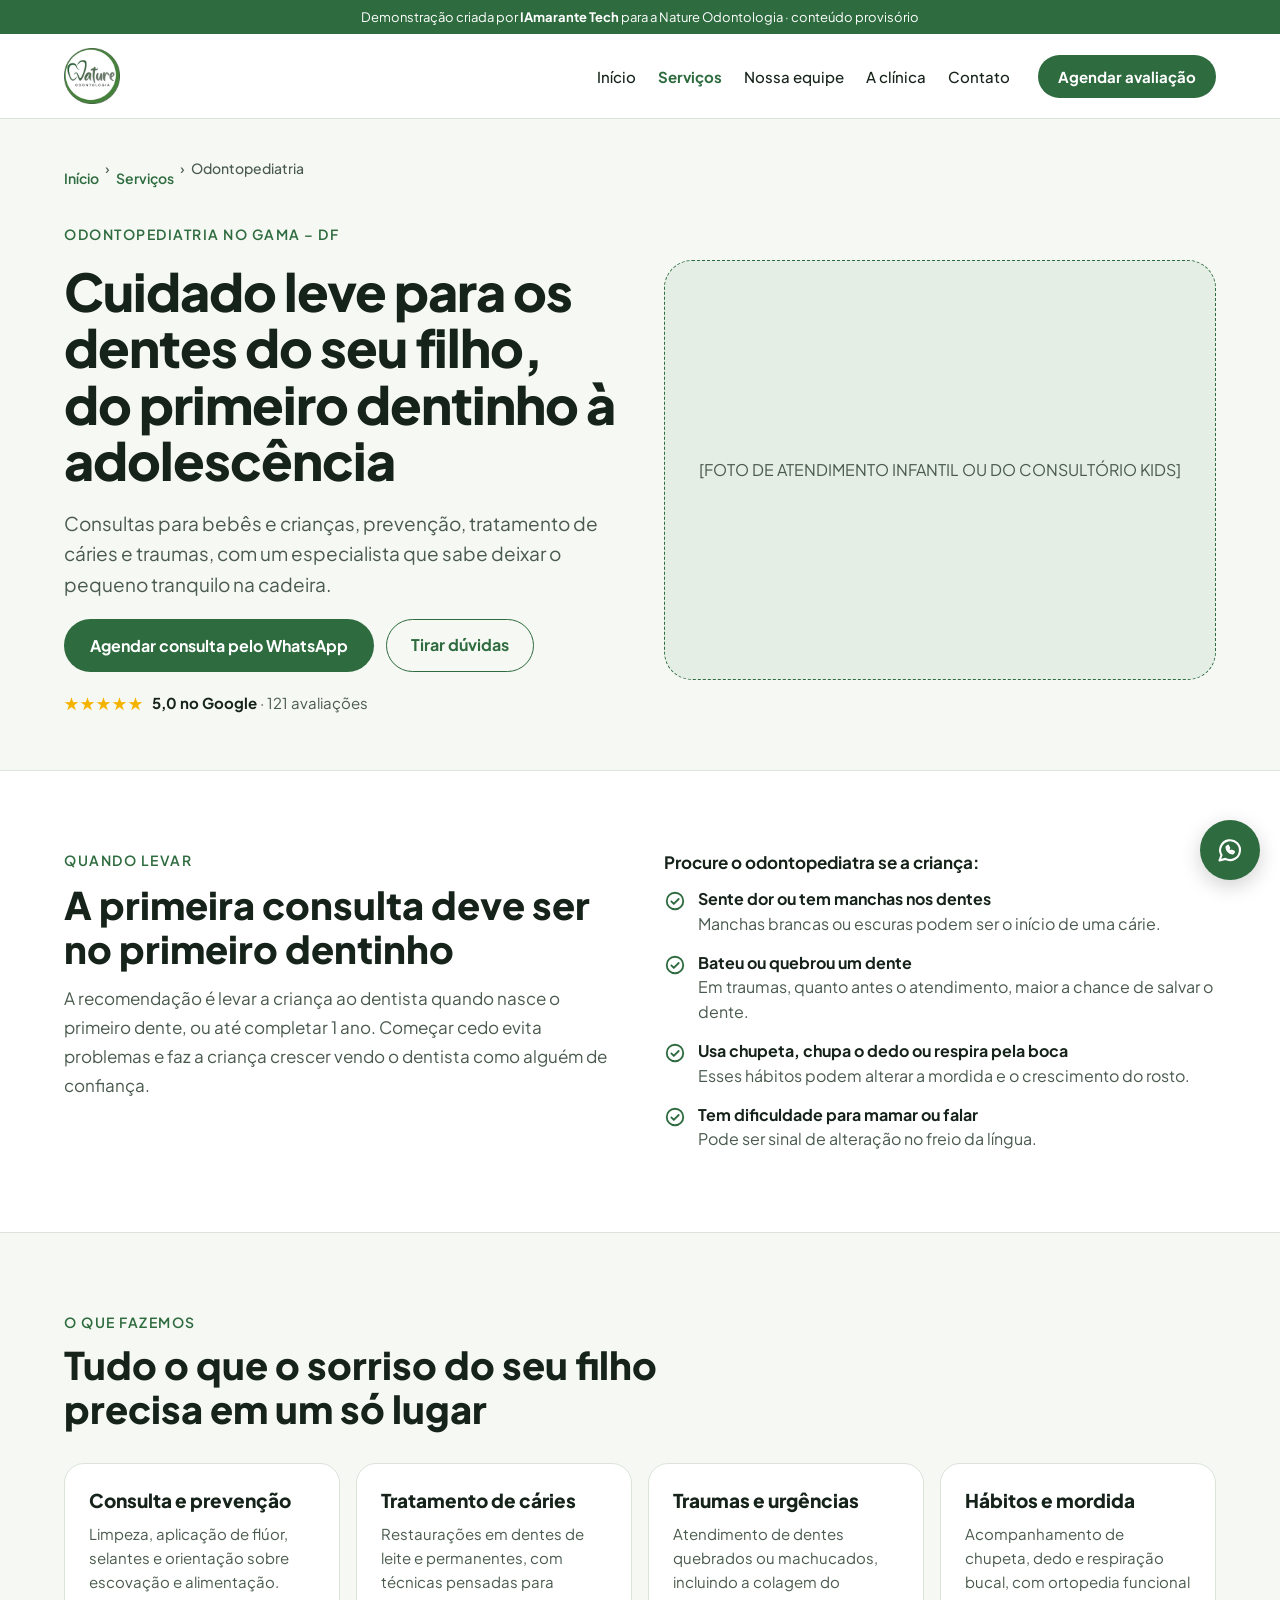
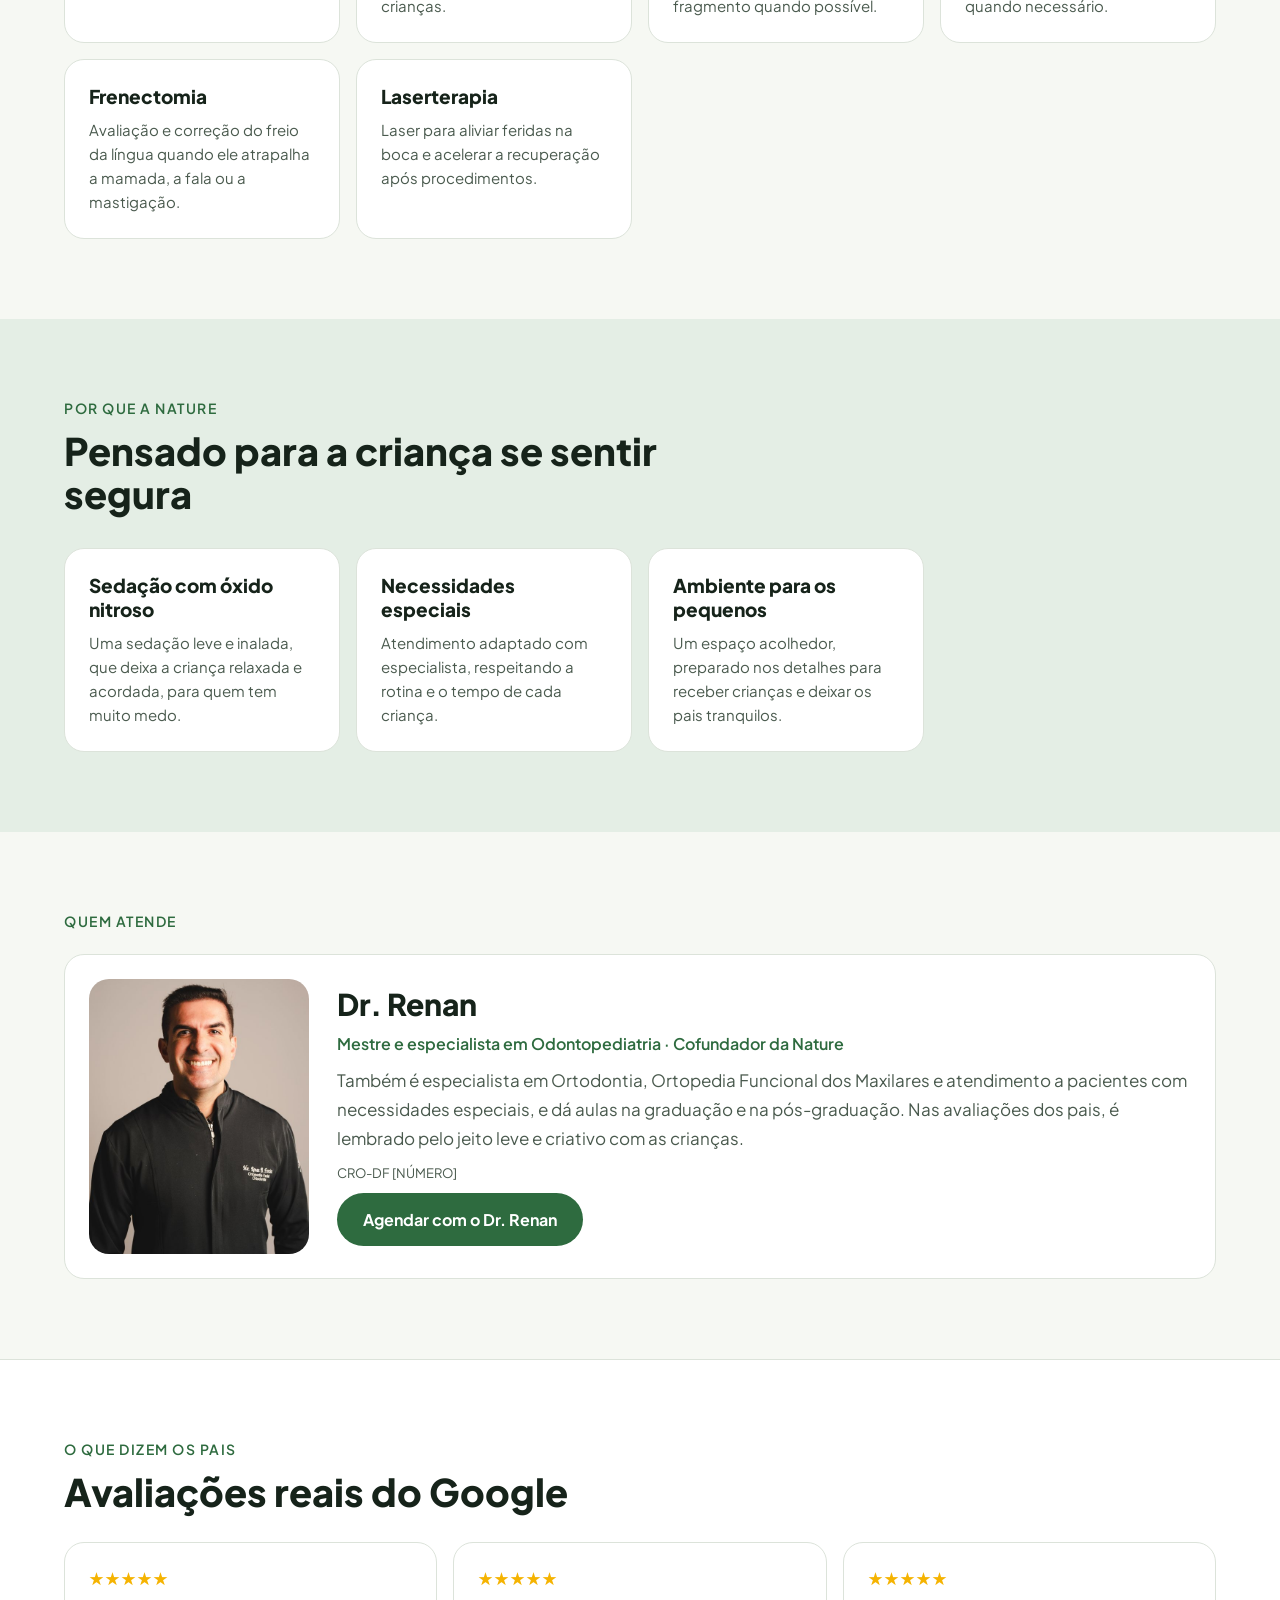
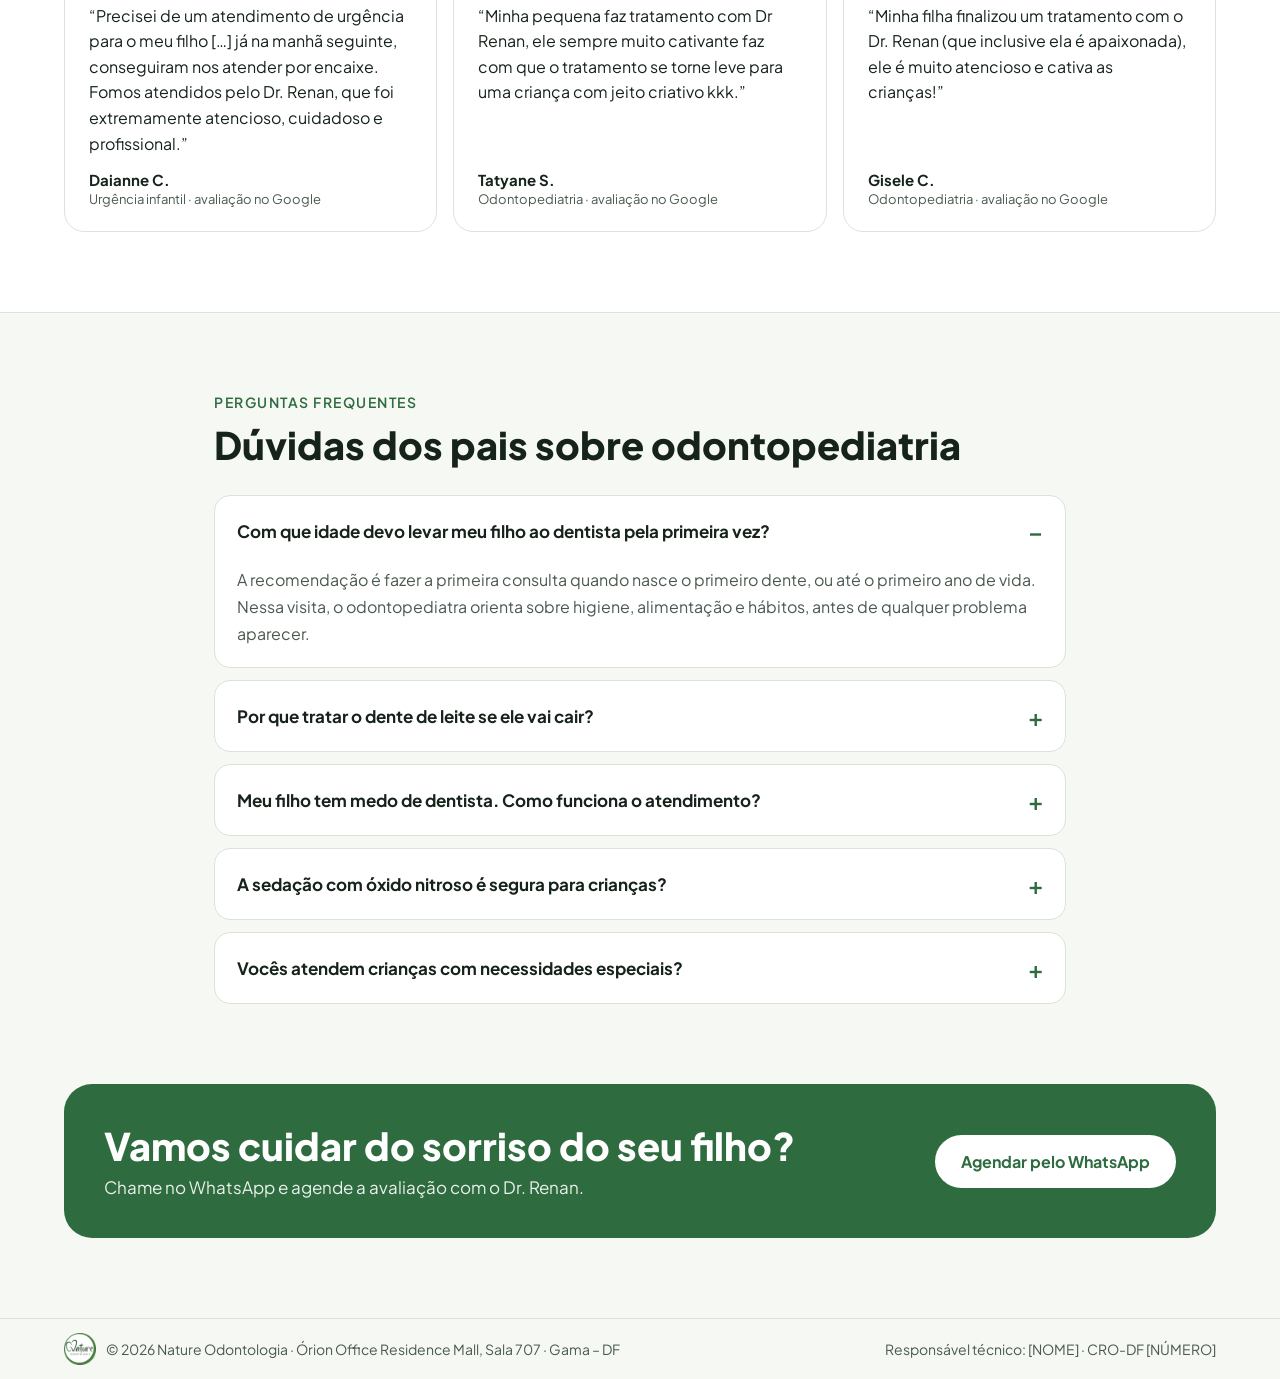
==== servicos/odontopediatria.html @ d247ebdf "Adiciona página de exemplo: Odontopediatria Página própria com endereço, título e descrição para o G" ====
<!doctype html>
<html lang="pt-BR">
<head>
<meta charset="utf-8">
<meta name="viewport" content="width=device-width, initial-scale=1">
<!-- Demonstração: remover o noindex quando o site for publicado no domínio da clínica -->
<meta name="robots" content="noindex, nofollow">
<title>Odontopediatria no Gama (DF) | Nature Odontologia</title>
<meta name="description" content="Odontopediatria no Gama, DF: consultas para bebês e crianças, prevenção, tratamento de cáries e traumas, sedação com óxido nitroso e atendimento a crianças com necessidades especiais.">
<link rel="canonical" href="https://natureodontologia.com.br/servicos/odontopediatria">
<meta property="og:type" content="website">
<meta property="og:title" content="Odontopediatria no Gama (DF) | Nature Odontologia">
<meta property="og:description" content="Cuidado leve para os dentes do seu filho, do primeiro dentinho à adolescência.">
<meta property="og:image" content="../img/renan.jpg">
<link rel="icon" type="image/png" href="../img/logo.png">
<link rel="preconnect" href="https://fonts.googleapis.com">
<link href="https://fonts.googleapis.com/css2?family=Plus+Jakarta+Sans:wght@400;500;600;700;800&display=swap" rel="stylesheet">
<link rel="stylesheet" href="../css/site.css">

<!-- Dados estruturados: ajudam o Google a entender a página (serviço, clínica e perguntas frequentes) -->
<script type="application/ld+json">
{
  "@context": "https://schema.org",
  "@graph": [
    {
      "@type": "Dentist",
      "@id": "https://natureodontologia.com.br/#clinica",
      "name": "Nature Odontologia",
      "url": "https://natureodontologia.com.br/",
      "telephone": "+55-61-99686-1030",
      "image": "https://natureodontologia.com.br/img/logo.png",
      "address": {
        "@type": "PostalAddress",
        "streetAddress": "AE Central Lado Leste, Lotes 24/25, Órion Office Residence Mall, Sala 707",
        "addressLocality": "Gama, Brasília",
        "addressRegion": "DF",
        "postalCode": "72405-135",
        "addressCountry": "BR"
      },
      "aggregateRating": { "@type": "AggregateRating", "ratingValue": "5.0", "reviewCount": "121" }
    },
    {
      "@type": "MedicalWebPage",
      "name": "Odontopediatria no Gama (DF)",
      "about": { "@type": "MedicalSpecialty", "name": "Odontopediatria" },
      "provider": { "@id": "https://natureodontologia.com.br/#clinica" }
    },
    {
      "@type": "BreadcrumbList",
      "itemListElement": [
        { "@type": "ListItem", "position": 1, "name": "Início", "item": "https://natureodontologia.com.br/" },
        { "@type": "ListItem", "position": 2, "name": "Serviços", "item": "https://natureodontologia.com.br/#servicos" },
        { "@type": "ListItem", "position": 3, "name": "Odontopediatria" }
      ]
    },
    {
      "@type": "FAQPage",
      "mainEntity": [
        { "@type": "Question", "name": "Com que idade devo levar meu filho ao dentista pela primeira vez?",
          "acceptedAnswer": { "@type": "Answer", "text": "A recomendação é fazer a primeira consulta quando nasce o primeiro dente, ou até o primeiro ano de vida. Nessa visita, o odontopediatra orienta sobre higiene, alimentação e hábitos, antes de qualquer problema aparecer." } },
        { "@type": "Question", "name": "Por que tratar o dente de leite se ele vai cair?",
          "acceptedAnswer": { "@type": "Answer", "text": "Os dentes de leite ajudam a criança a mastigar, falar e guardam o espaço para os dentes permanentes. Uma cárie não tratada pode causar dor e infecção e prejudicar o dente que vem por baixo." } },
        { "@type": "Question", "name": "Meu filho tem medo de dentista. Como funciona o atendimento?",
          "acceptedAnswer": { "@type": "Answer", "text": "O atendimento é feito no tempo da criança, com explicações em linguagem que ela entende e um ambiente pensado para os pequenos. Quando o dentista indica, também é possível usar a sedação leve com óxido nitroso." } },
        { "@type": "Question", "name": "A sedação com óxido nitroso é segura para crianças?",
          "acceptedAnswer": { "@type": "Answer", "text": "O óxido nitroso é uma sedação leve, inalada por uma máscara no nariz, em que a criança fica relaxada e acordada durante o procedimento. O dentista avalia em consulta se ela é indicada para cada caso." } },
        { "@type": "Question", "name": "Vocês atendem crianças com necessidades especiais?",
          "acceptedAnswer": { "@type": "Answer", "text": "Sim. O Dr. Renan é especialista em atendimento a pacientes com necessidades especiais, e o tratamento é adaptado à rotina e ao ritmo de cada criança." } }
      ]
    }
  ]
}
</script>
</head>
<body>

<div class="demo" role="note">Demonstração criada por <b>IAmarante Tech</b> para a Nature Odontologia · conteúdo provisório</div>

<header>
  <div class="bar">
    <a class="logo" href="../index.html" aria-label="Nature Odontologia, página inicial">
      <img src="../img/logo.png" width="56" height="56" alt="Nature Odontologia">
    </a>
    <nav aria-label="Principal">
      <a href="../index.html">Início</a>
      <a href="../index.html#servicos" class="ativo">Serviços</a>
      <a href="../index.html#equipe">Nossa equipe</a>
      <a href="../index.html#clinica">A clínica</a>
      <a href="../index.html#contato">Contato</a>
    </nav>
    <div class="acoes">
      <a class="btn sm" href="https://wa.me/5561996861030?text=Ol%C3%A1%21%20Vi%20o%20site%20da%20Nature%20e%20gostaria%20de%20agendar%20uma%20consulta%20de%20Odontopediatria." target="_blank" rel="noopener">Agendar avaliação</a>
    </div>
  </div>
</header>

<main>

  <!-- Topo -->
  <section class="wrap" style="padding-top:40px;padding-bottom:56px">
    <nav class="trilha" aria-label="Você está em"><a href="../index.html">Início</a><span>›</span><a href="../index.html#servicos">Serviços</a><span>›</span><span>Odontopediatria</span></nav>
    <div class="split" style="margin-top:28px">
      <div class="col">
        <p class="eyebrow">Odontopediatria no Gama – DF</p>
        <h1>Cuidado leve para os dentes do seu filho, do primeiro dentinho à adolescência</h1>
        <p class="lead">Consultas para bebês e crianças, prevenção, tratamento de cáries e traumas, com um especialista que sabe deixar o pequeno tranquilo na cadeira.</p>
        <div class="botoes">
          <a class="btn" href="https://wa.me/5561996861030?text=Ol%C3%A1%21%20Vi%20o%20site%20da%20Nature%20e%20gostaria%20de%20agendar%20uma%20consulta%20de%20Odontopediatria." target="_blank" rel="noopener">Agendar consulta pelo WhatsApp</a>
          <a class="btn out" href="#duvidas">Tirar dúvidas</a>
        </div>
        <a class="selo" href="https://www.google.com/maps/search/?api=1&amp;query=Nature+Odontologia+Gama+DF" target="_blank" rel="noopener"><span class="estrelas" aria-hidden="true">★★★★★</span><span><b>5,0 no Google</b> · 121 avaliações</span></a>
      </div>
      <div class="ph" style="height:420px">[FOTO DE ATENDIMENTO INFANTIL OU DO CONSULTÓRIO KIDS]</div>
    </div>
  </section>

  <!-- Quando levar -->
  <section class="band pad">
    <div class="wrap split" style="align-items:flex-start">
      <div class="col" style="gap:14px">
        <p class="eyebrow">Quando levar</p>
        <h2>A primeira consulta deve ser no primeiro dentinho</h2>
        <p class="txt">A recomendação é levar a criança ao dentista quando nasce o primeiro dente, ou até completar 1 ano. Começar cedo evita problemas e faz a criança crescer vendo o dentista como alguém de confiança.</p>
      </div>
      <div class="col" style="gap:14px">
        <p class="k" style="margin:0;font-weight:700;font-size:17px">Procure o odontopediatra se a criança:</p>
        <ul class="lista-check">
          <li><svg width="22" height="22" viewBox="0 0 24 24" fill="none" stroke="currentColor" stroke-width="2" stroke-linecap="round" stroke-linejoin="round" aria-hidden="true"><circle cx="12" cy="12" r="9"/><path d="M8 12.5l2.7 2.7L16 9.8"/></svg><span><b>Sente dor ou tem manchas nos dentes</b>Manchas brancas ou escuras podem ser o início de uma cárie.</span></li>
          <li><svg width="22" height="22" viewBox="0 0 24 24" fill="none" stroke="currentColor" stroke-width="2" stroke-linecap="round" stroke-linejoin="round" aria-hidden="true"><circle cx="12" cy="12" r="9"/><path d="M8 12.5l2.7 2.7L16 9.8"/></svg><span><b>Bateu ou quebrou um dente</b>Em traumas, quanto antes o atendimento, maior a chance de salvar o dente.</span></li>
          <li><svg width="22" height="22" viewBox="0 0 24 24" fill="none" stroke="currentColor" stroke-width="2" stroke-linecap="round" stroke-linejoin="round" aria-hidden="true"><circle cx="12" cy="12" r="9"/><path d="M8 12.5l2.7 2.7L16 9.8"/></svg><span><b>Usa chupeta, chupa o dedo ou respira pela boca</b>Esses hábitos podem alterar a mordida e o crescimento do rosto.</span></li>
          <li><svg width="22" height="22" viewBox="0 0 24 24" fill="none" stroke="currentColor" stroke-width="2" stroke-linecap="round" stroke-linejoin="round" aria-hidden="true"><circle cx="12" cy="12" r="9"/><path d="M8 12.5l2.7 2.7L16 9.8"/></svg><span><b>Tem dificuldade para mamar ou falar</b>Pode ser sinal de alteração no freio da língua.</span></li>
        </ul>
      </div>
    </div>
  </section>

  <!-- O que fazemos -->
  <section class="pad">
    <div class="wrap col" style="gap:32px">
      <div class="col" style="gap:12px;max-width:720px">
        <p class="eyebrow">O que fazemos</p>
        <h2>Tudo o que o sorriso do seu filho precisa em um só lugar</h2>
      </div>
      <div class="grid" style="grid-template-columns:repeat(auto-fill,minmax(260px,1fr))">
        <div class="card destaque"><h3>Consulta e prevenção</h3><p>Limpeza, aplicação de flúor, selantes e orientação sobre escovação e alimentação.</p></div>
        <div class="card destaque"><h3>Tratamento de cáries</h3><p>Restaurações em dentes de leite e permanentes, com técnicas pensadas para crianças.</p></div>
        <div class="card destaque"><h3>Traumas e urgências</h3><p>Atendimento de dentes quebrados ou machucados, incluindo a colagem do fragmento quando possível.</p></div>
        <div class="card destaque"><h3>Hábitos e mordida</h3><p>Acompanhamento de chupeta, dedo e respiração bucal, com ortopedia funcional quando necessário.</p></div>
        <div class="card destaque"><h3>Frenectomia</h3><p>Avaliação e correção do freio da língua quando ele atrapalha a mamada, a fala ou a mastigação.</p></div>
        <div class="card destaque"><h3>Laserterapia</h3><p>Laser para aliviar feridas na boca e acelerar a recuperação após procedimentos.</p></div>
      </div>
    </div>
  </section>

  <!-- Diferenciais -->
  <section class="soft pad">
    <div class="wrap col" style="gap:32px">
      <div class="col" style="gap:12px;max-width:720px">
        <p class="eyebrow">Por que a Nature</p>
        <h2>Pensado para a criança se sentir segura</h2>
      </div>
      <div class="grid" style="grid-template-columns:repeat(auto-fill,minmax(260px,1fr))">
        <div class="card destaque"><h3>Sedação com óxido nitroso</h3><p>Uma sedação leve e inalada, que deixa a criança relaxada e acordada, para quem tem muito medo.</p></div>
        <div class="card destaque"><h3>Necessidades especiais</h3><p>Atendimento adaptado com especialista, respeitando a rotina e o tempo de cada criança.</p></div>
        <div class="card destaque"><h3>Ambiente para os pequenos</h3><p>Um espaço acolhedor, preparado nos detalhes para receber crianças e deixar os pais tranquilos.</p></div>
      </div>
    </div>
  </section>

  <!-- Profissional -->
  <section class="pad">
    <div class="wrap col" style="gap:24px">
      <p class="eyebrow">Quem atende</p>
      <div class="card prof-box">
        <img src="../img/renan.jpg" alt="Foto do Dr. Renan" width="220" height="275">
        <div class="col" style="gap:12px">
          <h2 style="font-size:30px">Dr. Renan</h2>
          <p class="area" style="margin:0;font-size:16px;font-weight:600;color:var(--green)">Mestre e especialista em Odontopediatria · Cofundador da Nature</p>
          <p class="txt">Também é especialista em Ortodontia, Ortopedia Funcional dos Maxilares e atendimento a pacientes com necessidades especiais, e dá aulas na graduação e na pós-graduação. Nas avaliações dos pais, é lembrado pelo jeito leve e criativo com as crianças.</p>
          <p style="margin:0;font-size:13px;color:var(--muted)">CRO-DF [NÚMERO]</p>
          <div class="botoes"><a class="btn" href="https://wa.me/5561996861030?text=Ol%C3%A1%21%20Vi%20o%20site%20da%20Nature%20e%20gostaria%20de%20agendar%20uma%20consulta%20de%20Odontopediatria%20com%20o%20Dr.%20Renan." target="_blank" rel="noopener">Agendar com o Dr. Renan</a></div>
        </div>
      </div>
    </div>
  </section>

  <!-- Depoimentos -->
  <section class="band pad">
    <div class="wrap col" style="gap:28px">
      <div class="col" style="gap:12px">
        <p class="eyebrow">O que dizem os pais</p>
        <h2>Avaliações reais do Google</h2>
      </div>
      <div class="grid" style="grid-template-columns:repeat(auto-fill,minmax(300px,1fr))">
        <figure class="card dep"><div class="estrelas" role="img" aria-label="5 de 5 estrelas">★★★★★</div>
          <blockquote>“Precisei de um atendimento de urgência para o meu filho […] já na manhã seguinte, conseguiram nos atender por encaixe. Fomos atendidos pelo Dr. Renan, que foi extremamente atencioso, cuidadoso e profissional.”</blockquote>
          <figcaption><b>Daianne C.</b><span>Urgência infantil · avaliação no Google</span></figcaption></figure>
        <figure class="card dep"><div class="estrelas" role="img" aria-label="5 de 5 estrelas">★★★★★</div>
          <blockquote>“Minha pequena faz tratamento com Dr Renan, ele sempre muito cativante faz com que o tratamento se torne leve para uma criança com jeito criativo kkk.”</blockquote>
          <figcaption><b>Tatyane S.</b><span>Odontopediatria · avaliação no Google</span></figcaption></figure>
        <figure class="card dep"><div class="estrelas" role="img" aria-label="5 de 5 estrelas">★★★★★</div>
          <blockquote>“Minha filha finalizou um tratamento com o Dr. Renan (que inclusive ela é apaixonada), ele é muito atencioso e cativa as crianças!”</blockquote>
          <figcaption><b>Gisele C.</b><span>Odontopediatria · avaliação no Google</span></figcaption></figure>
      </div>
    </div>
  </section>

  <!-- Perguntas frequentes -->
  <section id="duvidas" class="pad">
    <div class="wrap col" style="gap:28px;max-width:900px">
      <div class="col" style="gap:12px">
        <p class="eyebrow">Perguntas frequentes</p>
        <h2>Dúvidas dos pais sobre odontopediatria</h2>
      </div>
      <div class="faq">
        <details open><summary>Com que idade devo levar meu filho ao dentista pela primeira vez?</summary><p>A recomendação é fazer a primeira consulta quando nasce o primeiro dente, ou até o primeiro ano de vida. Nessa visita, o odontopediatra orienta sobre higiene, alimentação e hábitos, antes de qualquer problema aparecer.</p></details>
        <details><summary>Por que tratar o dente de leite se ele vai cair?</summary><p>Os dentes de leite ajudam a criança a mastigar, falar e guardam o espaço para os dentes permanentes. Uma cárie não tratada pode causar dor e infecção e prejudicar o dente que vem por baixo.</p></details>
        <details><summary>Meu filho tem medo de dentista. Como funciona o atendimento?</summary><p>O atendimento é feito no tempo da criança, com explicações em linguagem que ela entende e um ambiente pensado para os pequenos. Quando o dentista indica, também é possível usar a sedação leve com óxido nitroso.</p></details>
        <details><summary>A sedação com óxido nitroso é segura para crianças?</summary><p>O óxido nitroso é uma sedação leve, inalada por uma máscara no nariz, em que a criança fica relaxada e acordada durante o procedimento. O dentista avalia em consulta se ela é indicada para cada caso.</p></details>
        <details><summary>Vocês atendem crianças com necessidades especiais?</summary><p>Sim. O Dr. Renan é especialista em atendimento a pacientes com necessidades especiais, e o tratamento é adaptado à rotina e ao ritmo de cada criança.</p></details>
      </div>
    </div>
  </section>

  <!-- Chamada final -->
  <section class="wrap" style="padding-bottom:80px">
    <div class="cta-final">
      <div>
        <h2>Vamos cuidar do sorriso do seu filho?</h2>
        <p>Chame no WhatsApp e agende a avaliação com o Dr. Renan.</p>
      </div>
      <a class="btn claro" href="https://wa.me/5561996861030?text=Ol%C3%A1%21%20Vi%20o%20site%20da%20Nature%20e%20gostaria%20de%20agendar%20uma%20consulta%20de%20Odontopediatria." target="_blank" rel="noopener">Agendar pelo WhatsApp</a>
    </div>
  </section>

</main>

<footer style="border-top:1px solid var(--line)">
  <div class="bar">
    <p style="display:flex;align-items:center;gap:10px"><img src="../img/logo.png" width="32" height="32" alt="">© 2026 Nature Odontologia · Órion Office Residence Mall, Sala 707 · Gama – DF</p>
    <p>Responsável técnico: [NOME] · CRO-DF [NÚMERO]</p>
  </div>
</footer>

<a class="whats-fixo" href="https://wa.me/5561996861030?text=Ol%C3%A1%21%20Vi%20o%20site%20da%20Nature%20e%20gostaria%20de%20agendar%20uma%20consulta%20de%20Odontopediatria." target="_blank" rel="noopener" aria-label="Conversar no WhatsApp">
  <svg width="28" height="28" viewBox="0 0 24 24" fill="none" stroke="currentColor" stroke-width="1.8" stroke-linecap="round" stroke-linejoin="round" aria-hidden="true"><path d="M3 21l1.7-4.6A8.5 8.5 0 1 1 8 19.6L3 21z"/><path d="M9 9.5c0 3 2.5 5.5 5.5 5.5l1-1.5-2-1-1 .8a4 4 0 0 1-2-2l.8-1-1-2L9 9.5z"/></svg>
</a>

</body>
</html>
---- css/site.css ----
:root{--bg:#F6F8F3;--surface:#FFFFFF;--ink:#16231A;--muted:#4A5A4E;--green:#2E6B3F;--on-green:#FFFFFF;--soft:#E4EEE5;--line:#DCE3DA}
  *{box-sizing:border-box}
  html{scroll-behavior:smooth}
  body{margin:0;background:var(--bg);color:var(--ink);font-family:'Plus Jakarta Sans',system-ui,sans-serif}
  a{color:inherit}
  a:hover{opacity:.85}
  .wrap{max-width:1200px;margin:0 auto;padding:0 24px}
  .demo{background:var(--green);color:var(--on-green);text-align:center;font-size:13px;padding:8px 16px;line-height:1.4}
  header{position:sticky;top:0;z-index:10;background:var(--surface);border-bottom:1px solid var(--line)}
  .bar{display:flex;flex-wrap:wrap;align-items:center;gap:16px 28px;padding:14px 24px;max-width:1200px;margin:0 auto}
  .logo{display:flex;align-items:center;gap:10px;text-decoration:none;margin-right:auto;color:var(--green)}
  .logo b{display:block;font-weight:800;font-size:20px;line-height:1.1}
  .logo small{display:block;font-size:11px;letter-spacing:3px;color:var(--muted)}
  nav{display:flex;flex-wrap:wrap;gap:6px 22px;font-size:15px;font-weight:500}
  nav a{text-decoration:none;padding:10px 0}
  nav a.ativo{color:var(--green);font-weight:700}
  .acoes{display:flex;align-items:center;gap:10px}
  .btn{display:inline-block;text-decoration:none;background:var(--green);color:var(--on-green);font-weight:700;font-size:16px;padding:16px 26px;border-radius:999px;text-align:center}
  .btn.sm{font-size:15px;padding:12px 20px}
  .btn.out{background:transparent;border:1.5px solid var(--green);color:var(--green);padding:14px 24px}
  .eyebrow{margin:0;font-size:14px;font-weight:600;letter-spacing:1.5px;text-transform:uppercase;color:var(--green)}
  h1{margin:0;font-size:clamp(34px,5vw,52px);line-height:1.08;font-weight:800;letter-spacing:-1px}
  h2{margin:0;font-size:clamp(28px,3.5vw,38px);line-height:1.15;font-weight:800}
  .lead{margin:0;font-size:19px;line-height:1.6;color:var(--muted)}
  .txt{margin:0;font-size:17px;line-height:1.7;color:var(--muted)}
  .split{display:flex;flex-wrap:wrap;gap:48px;align-items:center}
  .split>*{flex:1 1 420px;min-width:0}
  .col{display:flex;flex-direction:column;gap:20px}
  .ph{border-radius:28px;background:var(--soft);border:1.5px dashed var(--green);display:flex;align-items:center;justify-content:center;text-align:center;padding:24px;color:var(--muted);font-size:16px}
  .grid{display:grid;gap:16px}
  .card{background:var(--surface);border:1px solid var(--line);border-radius:20px}
  .num{padding:22px 20px}
  .num p{margin:0}
  .num .v{font-size:24px;font-weight:800;color:var(--green);white-space:nowrap;letter-spacing:-.3px}
  .num .l{margin-top:6px;color:var(--muted);font-size:15px}
  .band{background:var(--surface);border-top:1px solid var(--line);border-bottom:1px solid var(--line)}
  .soft{background:var(--soft)}
  section.pad{padding:80px 0}
  .serv{text-decoration:none;background:var(--bg);padding:24px;display:flex;flex-direction:column;gap:10px}
  .ic{width:44px;height:44px;border-radius:14px;background:var(--soft);color:var(--green);display:flex;align-items:center;justify-content:center}
  .serv .n{font-size:18px;font-weight:700}
  .serv .d{font-size:15px;line-height:1.5;color:var(--muted)}
  .serv .a{font-size:14px;font-weight:700;color:var(--green);margin-top:auto}
  .mini{text-decoration:none;overflow:hidden;display:flex;flex-direction:column}
  .foto{background:var(--soft);color:var(--green);display:flex;flex-direction:column;align-items:center;justify-content:center;gap:8px;font-weight:800}
  .mini .foto{height:280px;font-size:44px;overflow:hidden}
  .mini .info{padding:18px 20px 22px;display:flex;flex-direction:column;gap:6px}
  .mini .info b{font-size:18px}
  .mini .info span{font-size:14px;line-height:1.5;color:var(--muted)}
  .prof{overflow:hidden;display:flex;flex-direction:column;border-radius:24px}
  .prof .foto{height:400px;font-size:64px;overflow:hidden}
  .foto img{width:100%;height:100%;object-fit:cover;object-position:center 15%;display:block}
  .prof .foto small{font-size:13px;font-weight:500;color:var(--muted)}
  .prof .corpo{padding:24px;display:flex;flex-direction:column;gap:12px;flex-grow:1}
  .prof h3{margin:0;font-size:22px;font-weight:800}
  .prof .area{margin:4px 0 0;font-size:15px;font-weight:600;color:var(--green)}
  .prof .reg{margin:4px 0 0;font-size:13px;color:var(--muted)}
  .prof .bio{margin:0;font-size:15px;line-height:1.6;color:var(--muted)}
  .tags{display:flex;flex-wrap:wrap;gap:8px}
  .tags span{font-size:13px;font-weight:600;background:var(--soft);padding:6px 12px;border-radius:999px}
  .prof .btn{margin-top:auto;font-size:15px;padding:14px 20px}
  .dep{margin:0;padding:24px;display:flex;flex-direction:column;gap:14px}
  .dep blockquote{margin:0;font-size:16px;line-height:1.6}
  .dep figcaption{display:flex;flex-direction:column;gap:2px;margin-top:auto}
  .dep figcaption b{font-size:15px}
  .dep figcaption span{font-size:13px;color:var(--muted)}
  .estrelas{display:flex;gap:2px;color:#F5B301;font-size:17px;letter-spacing:1px}
  .nota{display:flex;align-items:center;gap:14px;padding:16px 22px;text-decoration:none}
  .nota-num{font-size:40px;font-weight:800;color:var(--green);line-height:1}
  .nota-txt{font-size:14px;color:var(--muted)}
  .selo{display:inline-flex;align-items:center;gap:8px;font-size:15px;color:var(--muted);text-decoration:none}
  .selo b{color:var(--ink)}
  .aval{height:180px;border-radius:20px;border:1.5px dashed var(--line);display:flex;align-items:center;justify-content:center;color:var(--muted);font-size:15px;text-align:center;padding:20px}
  .mapa{width:100%;min-height:340px;border:0;border-radius:28px;background:var(--soft)}
  .rotas{display:grid;grid-template-columns:repeat(3,minmax(0,1fr));gap:10px}
  .rota{display:flex;align-items:center;justify-content:center;gap:8px;min-height:52px;padding:10px 12px;border-radius:16px;border:1.5px solid var(--green);color:var(--green);font-weight:700;font-size:15px;text-decoration:none;background:var(--surface)}
  @media (max-width:420px){.rotas{grid-template-columns:1fr}}
  .contato p{margin:0}
  .contato .k{font-weight:700}
  .contato .v{margin-top:2px;color:var(--muted)}
  footer .bar{font-size:14px;color:var(--muted);justify-content:space-between}
  footer p{margin:0}
  .botoes{display:flex;flex-wrap:wrap;gap:12px}
  .pagina[hidden]{display:none}
  .whats-fixo{position:fixed;right:20px;bottom:20px;width:60px;height:60px;border-radius:30px;background:var(--green);color:var(--on-green);display:flex;align-items:center;justify-content:center;box-shadow:0 6px 20px rgba(0,0,0,.18);z-index:20}
  @media (max-width:640px){section.pad{padding:56px 0}.lead{font-size:17px}}

  /* ----- Páginas de serviço ----- */
  .trilha{font-size:14px;color:var(--muted);display:flex;flex-wrap:wrap;gap:6px}
  .trilha a{text-decoration:none;color:var(--green);font-weight:600}
  .lista-check{list-style:none;margin:0;padding:0;display:grid;gap:14px}
  .lista-check li{display:flex;gap:12px;align-items:flex-start;font-size:16px;line-height:1.55}
  .lista-check li svg{flex:none;margin-top:3px;color:var(--green)}
  .lista-check b{display:block;color:var(--ink)}
  .lista-check span{color:var(--muted)}
  .destaque{padding:24px;display:flex;flex-direction:column;gap:10px}
  .destaque h3{margin:0;font-size:19px;font-weight:800}
  .destaque p{margin:0;font-size:15px;line-height:1.6;color:var(--muted)}
  .prof-box{display:flex;flex-wrap:wrap;gap:28px;align-items:center;padding:24px}
  .prof-box img{width:220px;height:275px;object-fit:cover;object-position:center 15%;border-radius:20px;flex:none}
  .prof-box .col{flex:1 1 320px;min-width:0}
  .faq{display:flex;flex-direction:column;gap:12px}
  .faq details{background:var(--surface);border:1px solid var(--line);border-radius:16px;padding:0 22px}
  .faq summary{cursor:pointer;list-style:none;padding:20px 0;font-weight:700;font-size:17px;display:flex;justify-content:space-between;gap:16px;align-items:center}
  .faq summary::-webkit-details-marker{display:none}
  .faq summary::after{content:"+";font-size:24px;font-weight:600;color:var(--green);flex:none}
  .faq details[open] summary::after{content:"–"}
  .faq details p{margin:0 0 20px;font-size:16px;line-height:1.7;color:var(--muted)}
  .cta-final{background:var(--green);color:var(--on-green);border-radius:28px;padding:40px;display:flex;flex-wrap:wrap;gap:24px;align-items:center;justify-content:space-between}
  .cta-final h2{color:var(--on-green)}
  .cta-final p{margin:8px 0 0;font-size:17px;opacity:.9}
  .btn.claro{background:#fff;color:var(--green)}
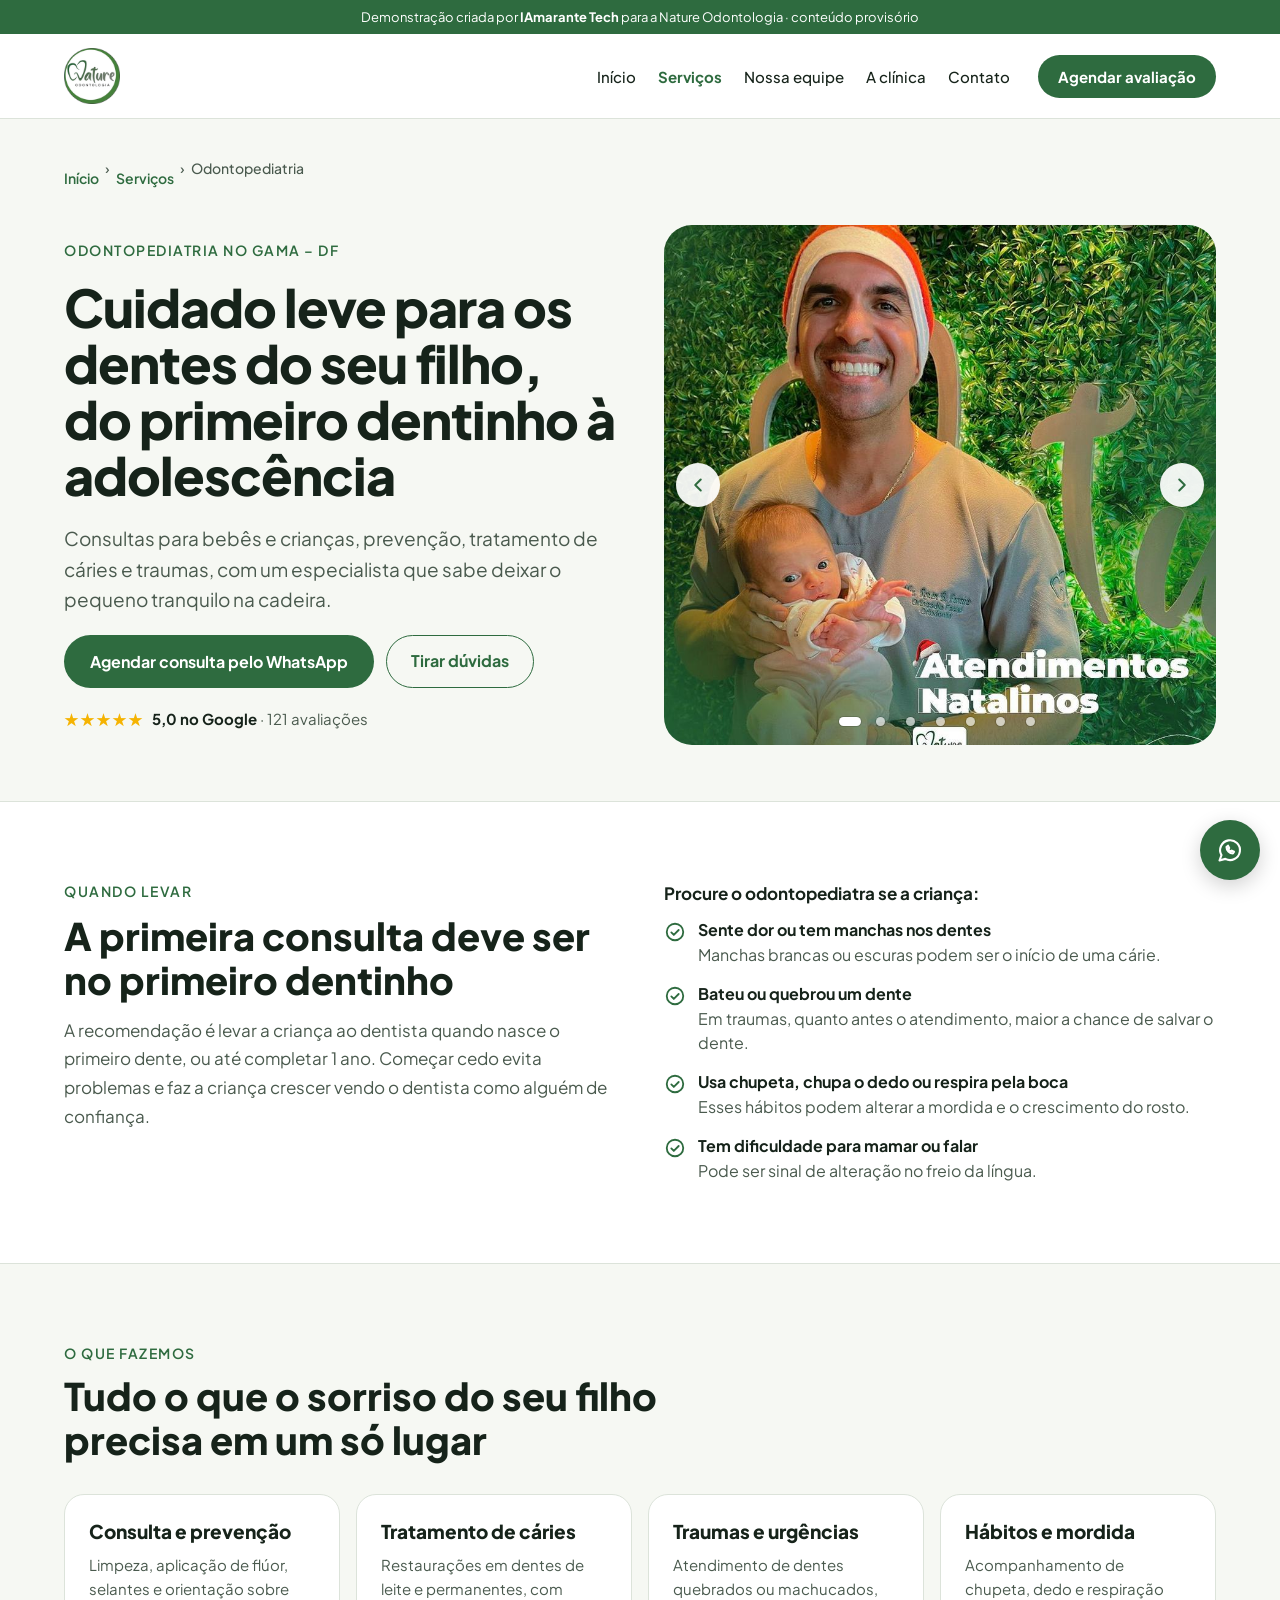
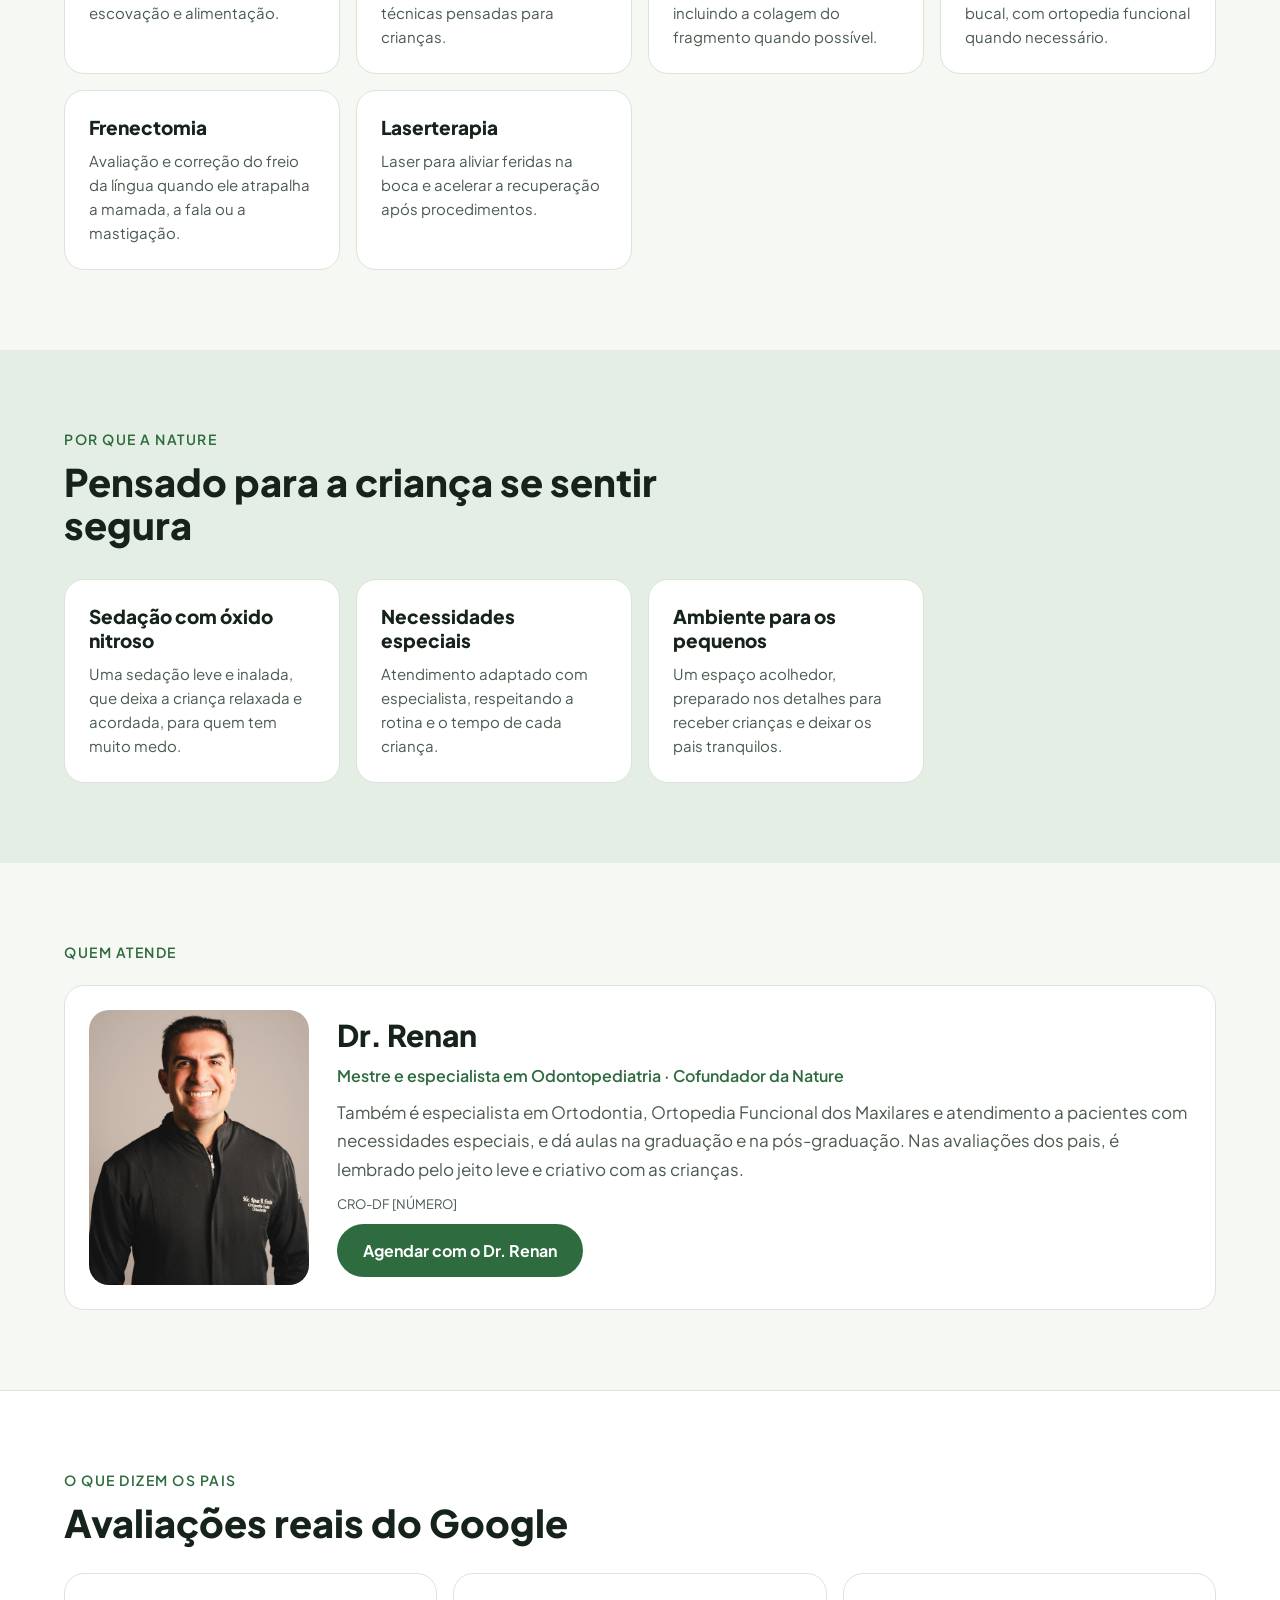
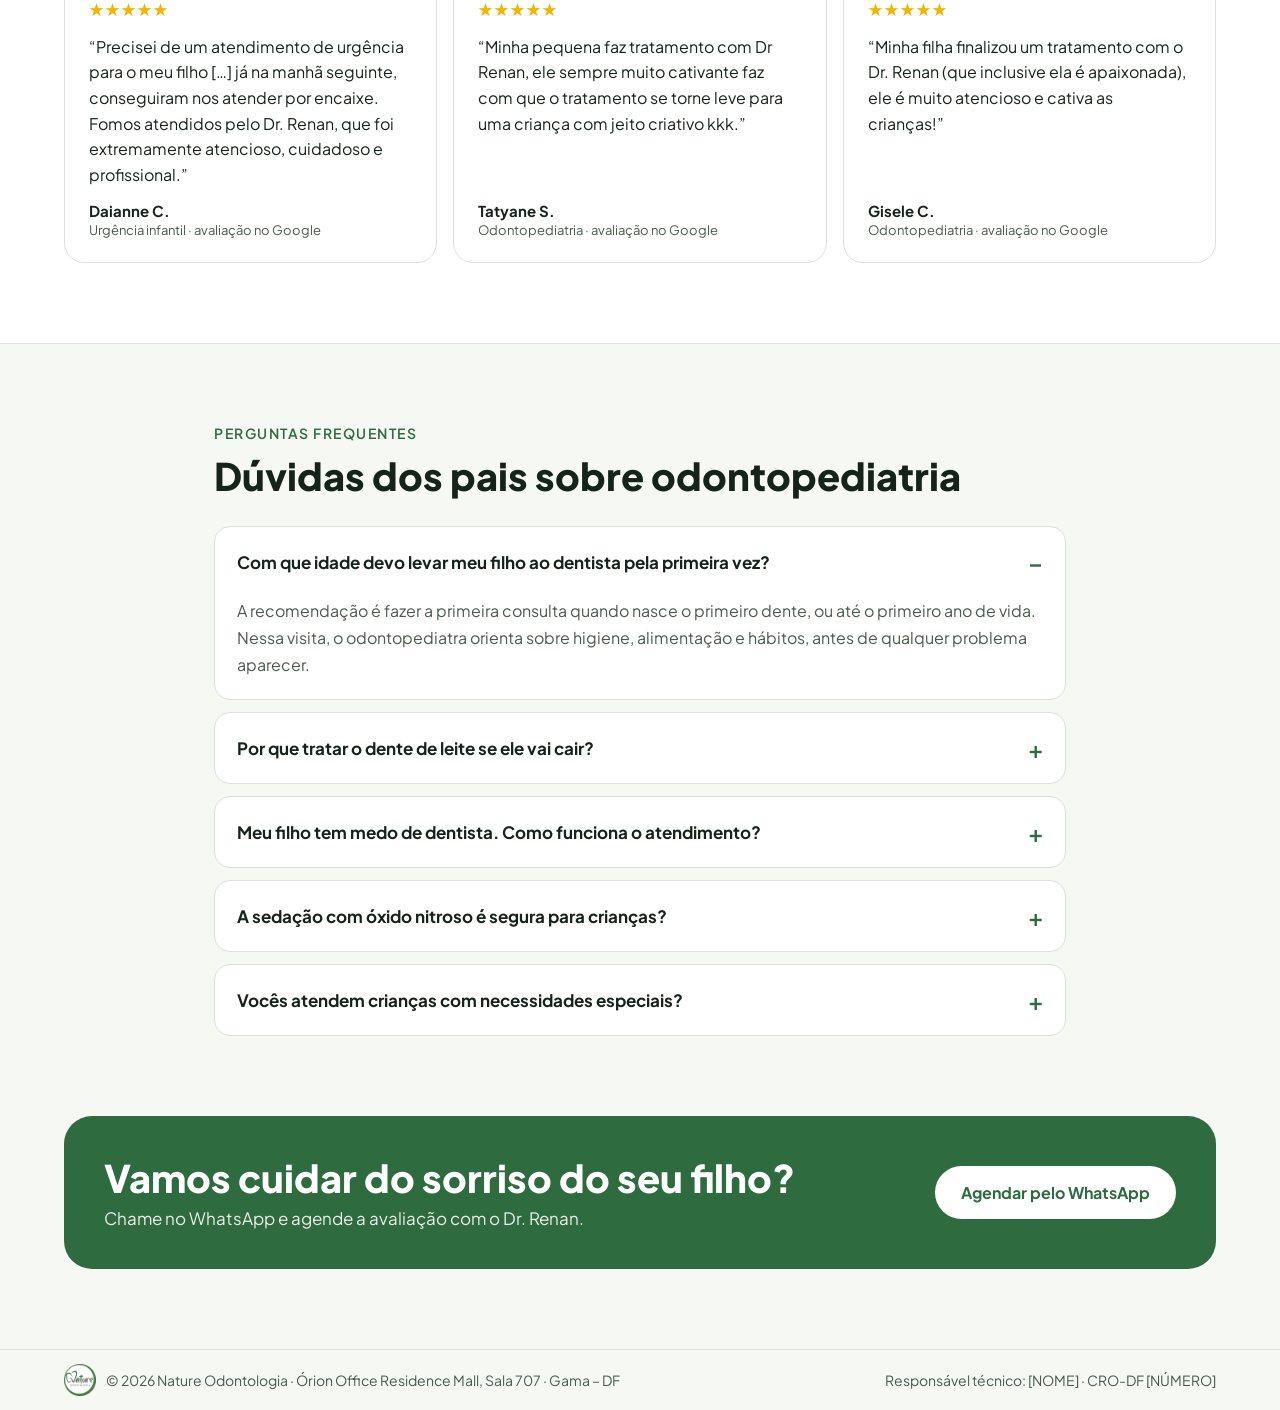
==== commit e84cf795: "Adiciona carrossel de fotos na página de Odontopediatria Sete fotos de atendimentos infantis, com se" ====
--- a/servicos/odontopediatria.html
+++ b/servicos/odontopediatria.html
@@ -5,7 +5,7 @@
 <meta name="viewport" content="width=device-width, initial-scale=1">
 <!-- Demonstração: remover o noindex quando o site for publicado no domínio da clínica -->
 <meta name="robots" content="noindex, nofollow">
-<title>Odontopediatria no Gama (DF) | Nature Odontologia</title>
+<title>Odontopediatria · Nature Odontologia</title>
 <meta name="description" content="Odontopediatria no Gama, DF: consultas para bebês e crianças, prevenção, tratamento de cáries e traumas, sedação com óxido nitroso e atendimento a crianças com necessidades especiais.">
 <link rel="canonical" href="https://natureodontologia.com.br/servicos/odontopediatria">
 <meta property="og:type" content="website">
@@ -110,7 +110,20 @@
         </div>
         <a class="selo" href="https://www.google.com/maps/search/?api=1&amp;query=Nature+Odontologia+Gama+DF" target="_blank" rel="noopener"><span class="estrelas" aria-hidden="true">★★★★★</span><span><b>5,0 no Google</b> · 121 avaliações</span></a>
       </div>
-      <div class="ph" style="height:420px">[FOTO DE ATENDIMENTO INFANTIL OU DO CONSULTÓRIO KIDS]</div>
+      <div class="carrossel" role="region" aria-roledescription="carrossel" aria-label="Fotos de atendimentos infantis na Nature">
+        <ul class="trilho" tabindex="0">
+          <li class="slide" role="group" aria-roledescription="foto" aria-label="1 de 7"><img src="../img/odontopediatria/1.jpg" alt="Dr. Renan segurando um recém-nascido em atendimento de Natal" width="900" height="900"></li>
+          <li class="slide" role="group" aria-roledescription="foto" aria-label="2 de 7"><img src="../img/odontopediatria/2.jpg" alt="Dr. Renan com um bebê sorridente em frente ao letreiro da Nature" width="900" height="900" loading="lazy"></li>
+          <li class="slide" role="group" aria-roledescription="foto" aria-label="3 de 7"><img src="../img/odontopediatria/3.jpg" alt="Menino sorrindo com a medalha "Melhor sorriso do mundo" em frente ao letreiro da Nature" width="900" height="900" loading="lazy"></li>
+          <li class="slide" role="group" aria-roledescription="foto" aria-label="4 de 7"><img src="../img/odontopediatria/4.jpg" alt="Dr. Matheus e Dr. Renan com uma paciente na cadeira e o pai dela" width="900" height="900" loading="lazy"></li>
+          <li class="slide" role="group" aria-roledescription="foto" aria-label="5 de 7"><img src="../img/odontopediatria/5.jpg" alt="Dr. Matheus e Dr. Renan com um paciente em cadeira de rodas no consultório" width="900" height="900" loading="lazy"></li>
+          <li class="slide" role="group" aria-roledescription="foto" aria-label="6 de 7"><img src="../img/odontopediatria/6.jpg" alt="Dr. Renan com uma paciente em frente ao letreiro da Nature" width="900" height="900" loading="lazy"></li>
+          <li class="slide" role="group" aria-roledescription="foto" aria-label="7 de 7"><img src="../img/odontopediatria/7.jpg" alt="Dr. Renan com um grupo de crianças pacientes em frente ao letreiro da Nature" width="900" height="900" loading="lazy"></li>
+        </ul>
+        <button type="button" class="seta ant" aria-label="Foto anterior"><svg width="22" height="22" viewBox="0 0 24 24" fill="none" stroke="currentColor" stroke-width="2.2" stroke-linecap="round" stroke-linejoin="round" aria-hidden="true"><path d="M15 18l-6-6 6-6"/></svg></button>
+        <button type="button" class="seta prox" aria-label="Próxima foto"><svg width="22" height="22" viewBox="0 0 24 24" fill="none" stroke="currentColor" stroke-width="2.2" stroke-linecap="round" stroke-linejoin="round" aria-hidden="true"><path d="M9 6l6 6-6 6"/></svg></button>
+        <div class="pontos"><button type="button" class="dot" aria-label="Ver foto 1" aria-current="true"></button><button type="button" class="dot" aria-label="Ver foto 2"></button><button type="button" class="dot" aria-label="Ver foto 3"></button><button type="button" class="dot" aria-label="Ver foto 4"></button><button type="button" class="dot" aria-label="Ver foto 5"></button><button type="button" class="dot" aria-label="Ver foto 6"></button><button type="button" class="dot" aria-label="Ver foto 7"></button></div>
+      </div>
     </div>
   </section>
 
@@ -246,5 +259,37 @@
   <svg width="28" height="28" viewBox="0 0 24 24" fill="none" stroke="currentColor" stroke-width="1.8" stroke-linecap="round" stroke-linejoin="round" aria-hidden="true"><path d="M3 21l1.7-4.6A8.5 8.5 0 1 1 8 19.6L3 21z"/><path d="M9 9.5c0 3 2.5 5.5 5.5 5.5l1-1.5-2-1-1 .8a4 4 0 0 1-2-2l.8-1-1-2L9 9.5z"/></svg>
 </a>
 
+<script>
+  // Carrossel de fotos: setas, pontos, arrastar no celular e troca automática a cada 5 s
+  (function(){
+    var c = document.querySelector('.carrossel'); if (!c) return;
+    var trilho = c.querySelector('.trilho'), slides = c.querySelectorAll('.slide'), pontos = c.querySelectorAll('.dot');
+    var atual = 0, timer = null;
+    var semAnimacao = window.matchMedia && matchMedia('(prefers-reduced-motion: reduce)').matches;
+    function vaiPara(i){
+      atual = (i + slides.length) % slides.length;
+      trilho.scrollTo({ left: slides[atual].offsetLeft, behavior: semAnimacao ? 'auto' : 'smooth' });
+    }
+    function marca(){
+      var i = Math.round(trilho.scrollLeft / trilho.clientWidth);
+      atual = i;
+      pontos.forEach(function(p, k){ if (k === i) p.setAttribute('aria-current','true'); else p.removeAttribute('aria-current'); });
+    }
+    var espera; trilho.addEventListener('scroll', function(){ clearTimeout(espera); espera = setTimeout(marca, 80); });
+    c.querySelector('.ant').addEventListener('click', function(){ vaiPara(atual - 1); reinicia(); });
+    c.querySelector('.prox').addEventListener('click', function(){ vaiPara(atual + 1); reinicia(); });
+    pontos.forEach(function(p, k){ p.addEventListener('click', function(){ vaiPara(k); reinicia(); }); });
+    trilho.addEventListener('keydown', function(e){
+      if (e.key === 'ArrowRight') { e.preventDefault(); vaiPara(atual + 1); reinicia(); }
+      if (e.key === 'ArrowLeft')  { e.preventDefault(); vaiPara(atual - 1); reinicia(); }
+    });
+    function inicia(){ if (!semAnimacao && !timer) timer = setInterval(function(){ vaiPara(atual + 1); }, 5000); }
+    function para(){ clearInterval(timer); timer = null; }
+    function reinicia(){ para(); inicia(); }
+    ['mouseenter','focusin','touchstart'].forEach(function(ev){ c.addEventListener(ev, para, {passive:true}); });
+    ['mouseleave','focusout'].forEach(function(ev){ c.addEventListener(ev, inicia); });
+    inicia();
+  })();
+</script>
 </body>
 </html>
--- a/css/site.css
+++ b/css/site.css
@@ -83,7 +83,7 @@
   .botoes{display:flex;flex-wrap:wrap;gap:12px}
   .pagina[hidden]{display:none}
   .whats-fixo{position:fixed;right:20px;bottom:20px;width:60px;height:60px;border-radius:30px;background:var(--green);color:var(--on-green);display:flex;align-items:center;justify-content:center;box-shadow:0 6px 20px rgba(0,0,0,.18);z-index:20}
-  @media (max-width:640px){section.pad{padding:56px 0}.lead{font-size:17px}}
+  @media (max-width:640px){section.pad{padding:56px 0}.lead{font-size:17px}header{position:static}}
 
   /* ----- Páginas de serviço ----- */
   .trilha{font-size:14px;color:var(--muted);display:flex;flex-wrap:wrap;gap:6px}
@@ -110,3 +110,16 @@
   .cta-final h2{color:var(--on-green)}
   .cta-final p{margin:8px 0 0;font-size:17px;opacity:.9}
   .btn.claro{background:#fff;color:var(--green)}
+
+  /* ----- Carrossel de fotos ----- */
+  .carrossel{position:relative;border-radius:28px;overflow:hidden;background:var(--soft);aspect-ratio:1/1;max-height:520px}
+  .trilho{display:flex;height:100%;margin:0;padding:0;list-style:none;overflow-x:auto;scroll-snap-type:x mandatory;scrollbar-width:none;outline-offset:-4px}
+  .trilho::-webkit-scrollbar{display:none}
+  .slide{flex:0 0 100%;height:100%;scroll-snap-align:start}
+  .slide img{width:100%;height:100%;object-fit:cover;display:block}
+  .seta{position:absolute;top:50%;transform:translateY(-50%);width:44px;height:44px;border-radius:22px;border:0;background:rgba(255,255,255,.92);color:var(--green);display:flex;align-items:center;justify-content:center;cursor:pointer;box-shadow:0 2px 10px rgba(0,0,0,.15)}
+  .seta.ant{left:12px}.seta.prox{right:12px}
+  .pontos{position:absolute;left:0;right:0;bottom:10px;display:flex;justify-content:center;gap:2px}
+  .dot{width:28px;height:28px;border:0;background:transparent;cursor:pointer;display:flex;align-items:center;justify-content:center;padding:0}
+  .dot::before{content:"";width:9px;height:9px;border-radius:50%;background:rgba(255,255,255,.65);box-shadow:0 0 0 1px rgba(0,0,0,.15)}
+  .dot[aria-current="true"]::before{background:#fff;width:22px;border-radius:5px}
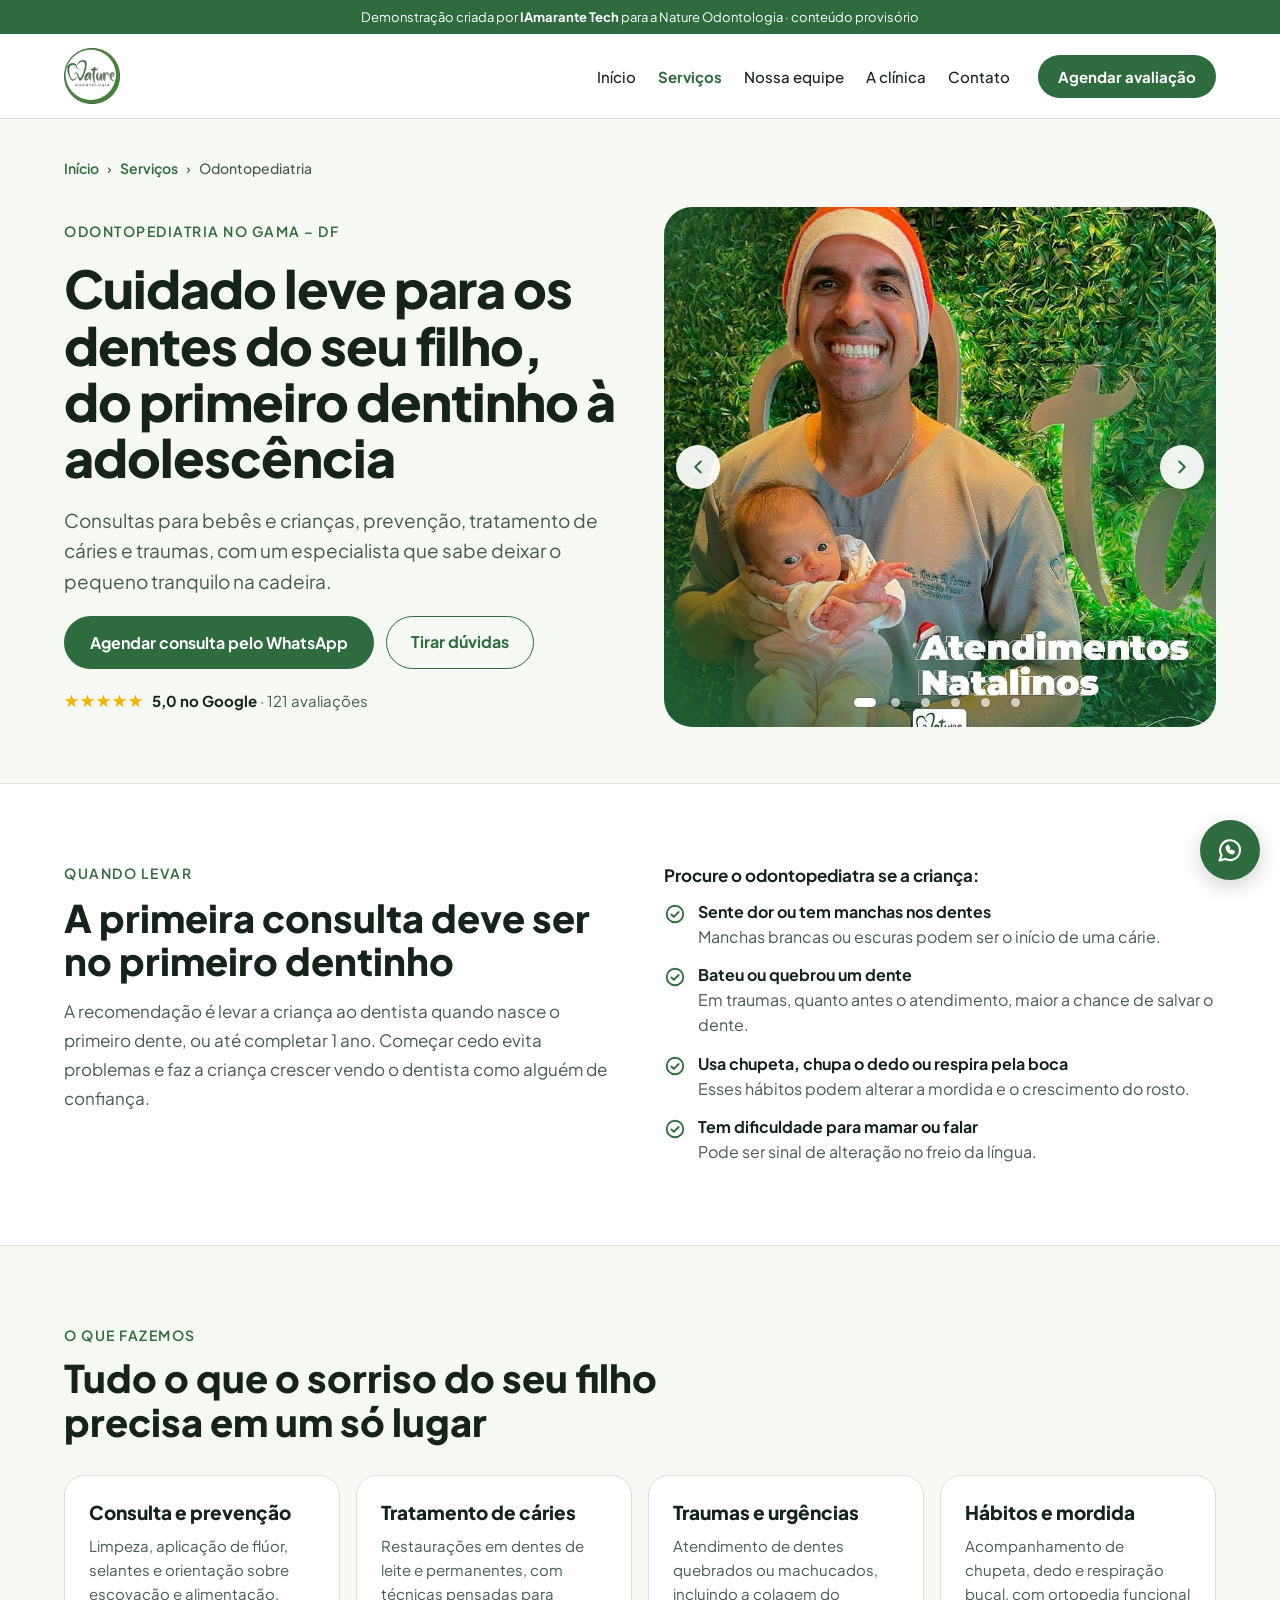
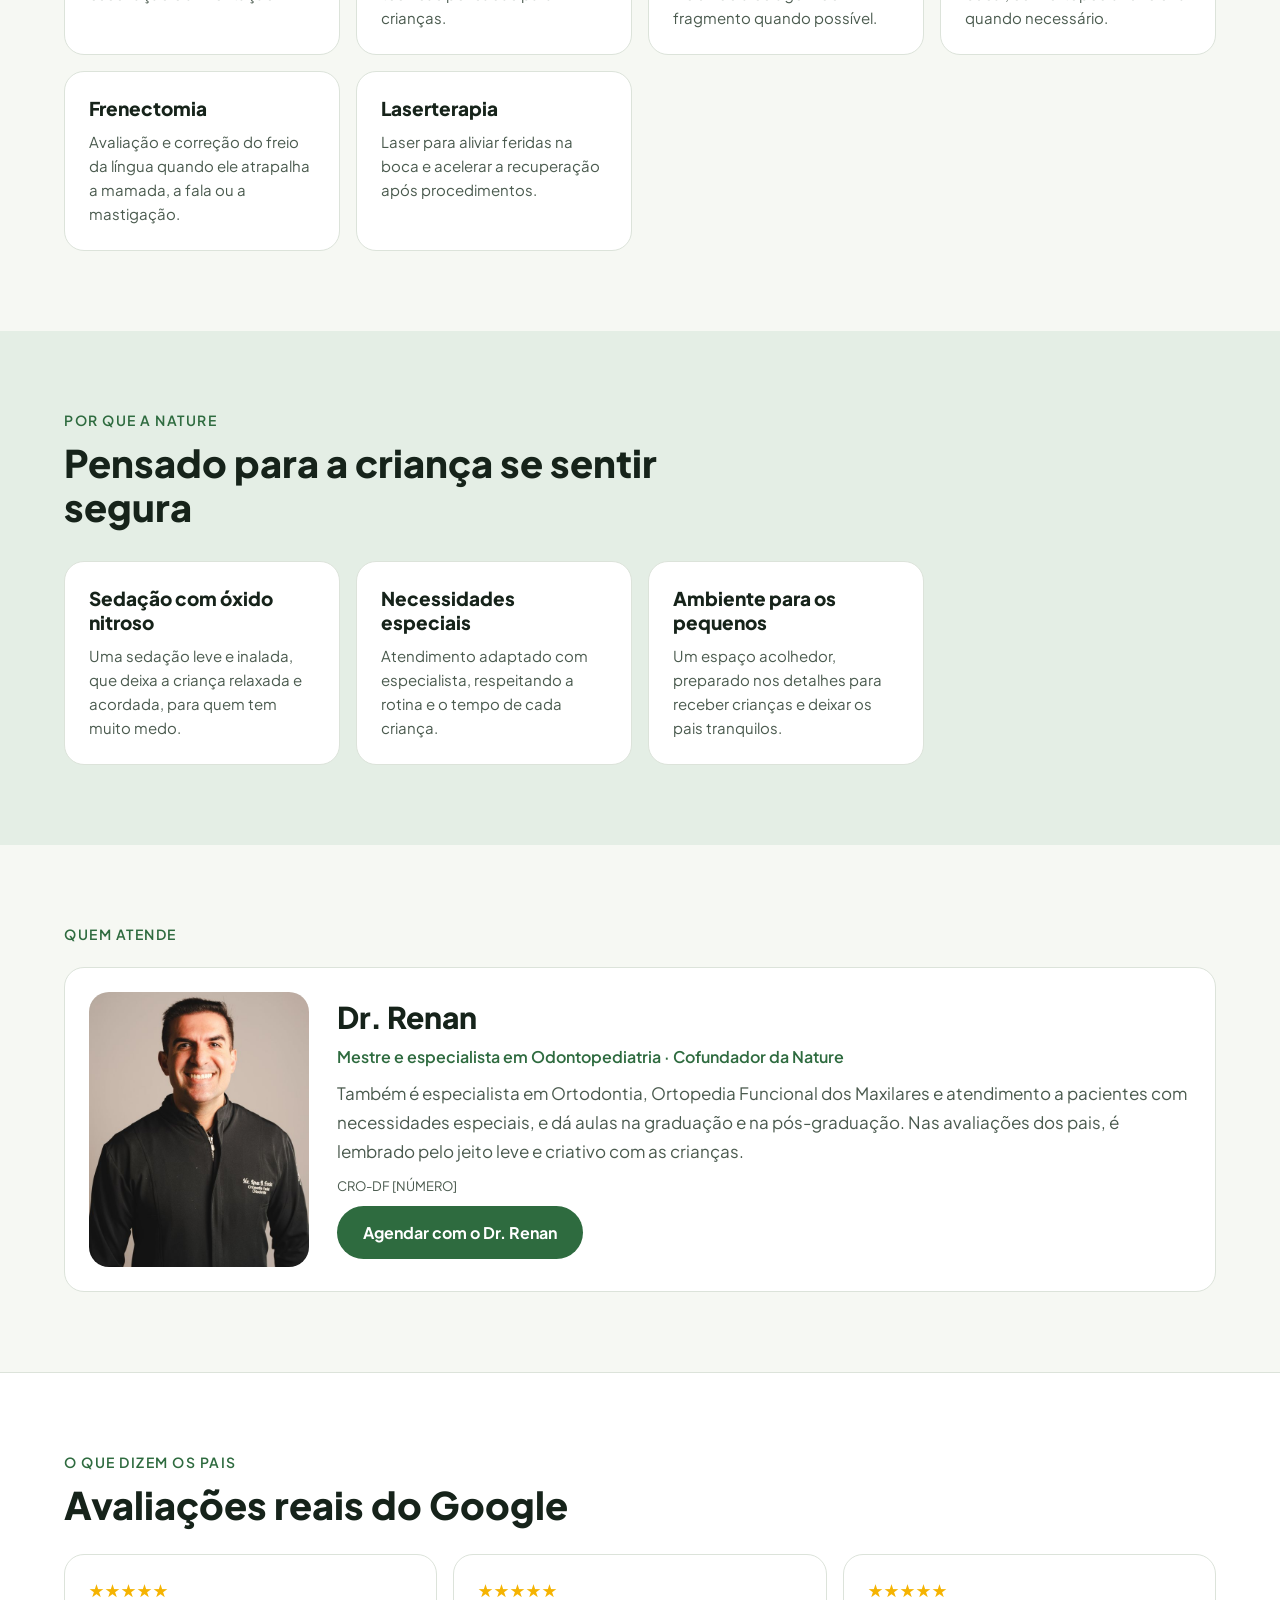
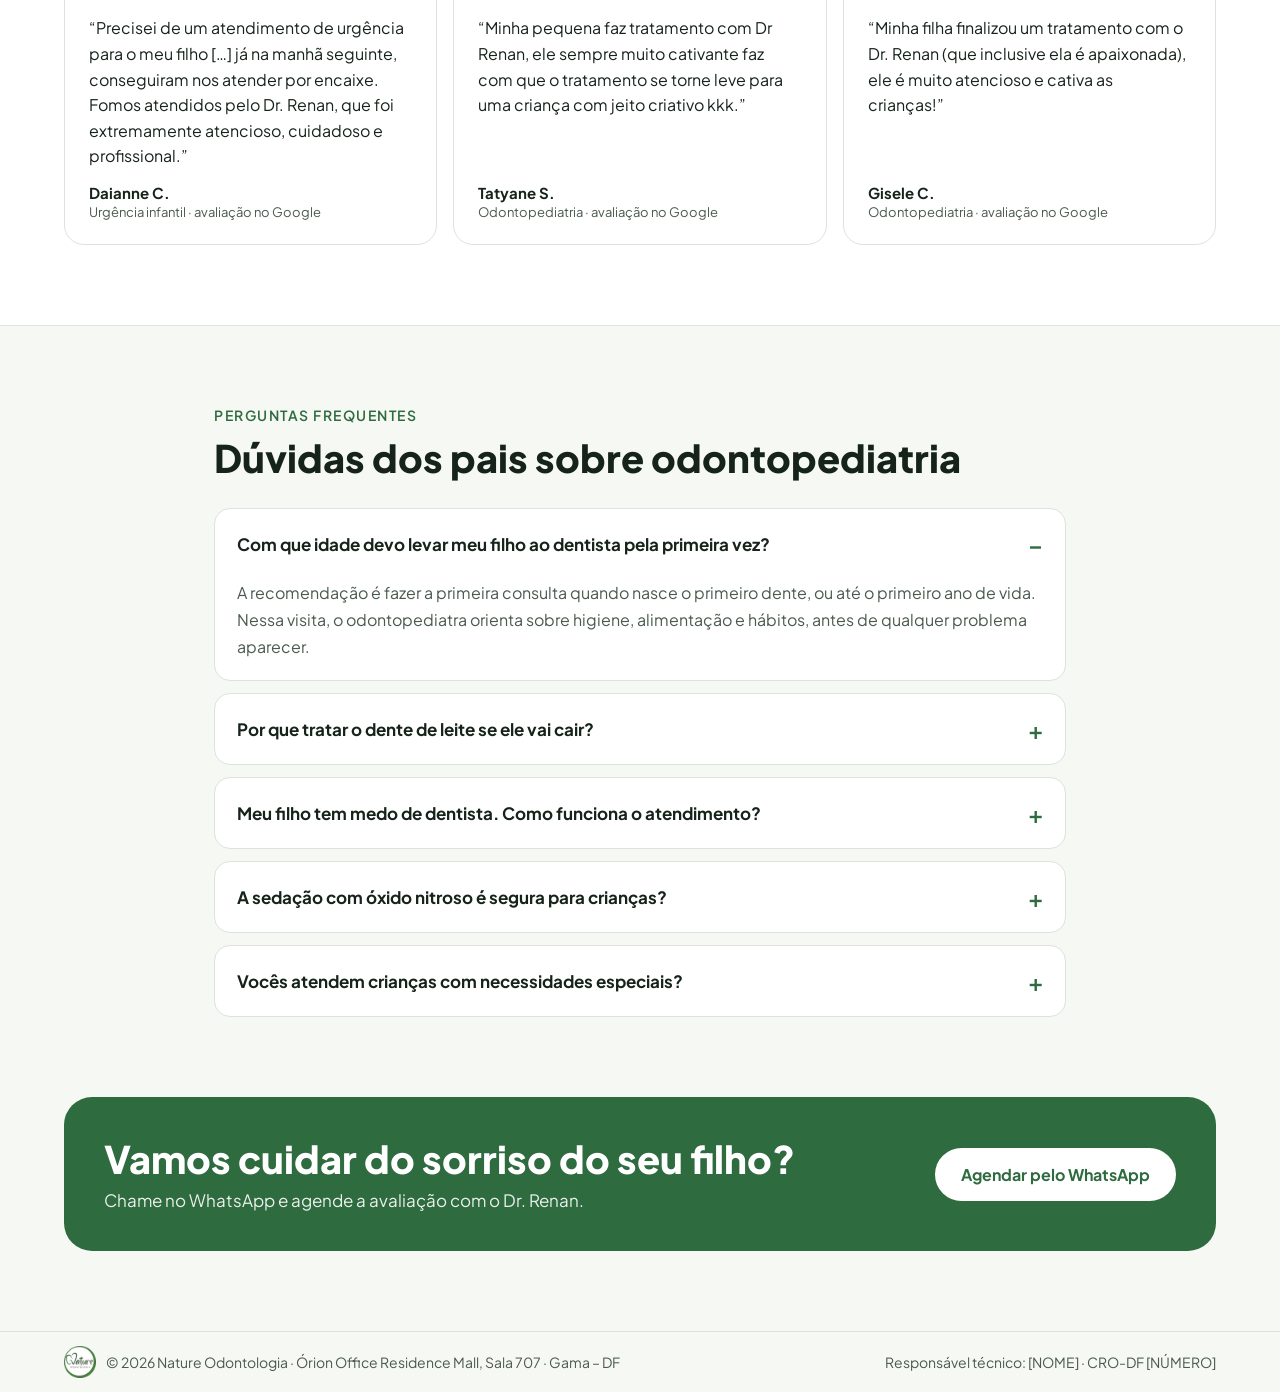
==== commit b717b94d: "Remove a foto 2 do carrossel de Odontopediatria Co-Authored-By: Claude Opus 5.5 <noreply@anthropic.c" ====
--- a/servicos/odontopediatria.html
+++ b/servicos/odontopediatria.html
@@ -112,17 +112,16 @@
       </div>
       <div class="carrossel" role="region" aria-roledescription="carrossel" aria-label="Fotos de atendimentos infantis na Nature">
         <ul class="trilho" tabindex="0">
-          <li class="slide" role="group" aria-roledescription="foto" aria-label="1 de 7"><img src="../img/odontopediatria/1.jpg" alt="Dr. Renan segurando um recém-nascido em atendimento de Natal" width="900" height="900"></li>
-          <li class="slide" role="group" aria-roledescription="foto" aria-label="2 de 7"><img src="../img/odontopediatria/2.jpg" alt="Dr. Renan com um bebê sorridente em frente ao letreiro da Nature" width="900" height="900" loading="lazy"></li>
-          <li class="slide" role="group" aria-roledescription="foto" aria-label="3 de 7"><img src="../img/odontopediatria/3.jpg" alt="Menino sorrindo com a medalha "Melhor sorriso do mundo" em frente ao letreiro da Nature" width="900" height="900" loading="lazy"></li>
-          <li class="slide" role="group" aria-roledescription="foto" aria-label="4 de 7"><img src="../img/odontopediatria/4.jpg" alt="Dr. Matheus e Dr. Renan com uma paciente na cadeira e o pai dela" width="900" height="900" loading="lazy"></li>
-          <li class="slide" role="group" aria-roledescription="foto" aria-label="5 de 7"><img src="../img/odontopediatria/5.jpg" alt="Dr. Matheus e Dr. Renan com um paciente em cadeira de rodas no consultório" width="900" height="900" loading="lazy"></li>
-          <li class="slide" role="group" aria-roledescription="foto" aria-label="6 de 7"><img src="../img/odontopediatria/6.jpg" alt="Dr. Renan com uma paciente em frente ao letreiro da Nature" width="900" height="900" loading="lazy"></li>
-          <li class="slide" role="group" aria-roledescription="foto" aria-label="7 de 7"><img src="../img/odontopediatria/7.jpg" alt="Dr. Renan com um grupo de crianças pacientes em frente ao letreiro da Nature" width="900" height="900" loading="lazy"></li>
+          <li class="slide" role="group" aria-roledescription="foto" aria-label="1 de 6"><img src="../img/odontopediatria/1.jpg" alt="Dr. Renan segurando um recém-nascido em atendimento de Natal" width="900" height="900"></li>
+          <li class="slide" role="group" aria-roledescription="foto" aria-label="2 de 6"><img src="../img/odontopediatria/3.jpg" alt="Menino sorrindo com a medalha "Melhor sorriso do mundo" em frente ao letreiro da Nature" width="900" height="900" loading="lazy"></li>
+          <li class="slide" role="group" aria-roledescription="foto" aria-label="3 de 6"><img src="../img/odontopediatria/4.jpg" alt="Dr. Matheus e Dr. Renan com uma paciente na cadeira e o pai dela" width="900" height="900" loading="lazy"></li>
+          <li class="slide" role="group" aria-roledescription="foto" aria-label="4 de 6"><img src="../img/odontopediatria/5.jpg" alt="Dr. Matheus e Dr. Renan com um paciente em cadeira de rodas no consultório" width="900" height="900" loading="lazy"></li>
+          <li class="slide" role="group" aria-roledescription="foto" aria-label="5 de 6"><img src="../img/odontopediatria/6.jpg" alt="Dr. Renan com uma paciente em frente ao letreiro da Nature" width="900" height="900" loading="lazy"></li>
+          <li class="slide" role="group" aria-roledescription="foto" aria-label="6 de 6"><img src="../img/odontopediatria/7.jpg" alt="Dr. Renan com um grupo de crianças pacientes em frente ao letreiro da Nature" width="900" height="900" loading="lazy"></li>
         </ul>
         <button type="button" class="seta ant" aria-label="Foto anterior"><svg width="22" height="22" viewBox="0 0 24 24" fill="none" stroke="currentColor" stroke-width="2.2" stroke-linecap="round" stroke-linejoin="round" aria-hidden="true"><path d="M15 18l-6-6 6-6"/></svg></button>
         <button type="button" class="seta prox" aria-label="Próxima foto"><svg width="22" height="22" viewBox="0 0 24 24" fill="none" stroke="currentColor" stroke-width="2.2" stroke-linecap="round" stroke-linejoin="round" aria-hidden="true"><path d="M9 6l6 6-6 6"/></svg></button>
-        <div class="pontos"><button type="button" class="dot" aria-label="Ver foto 1" aria-current="true"></button><button type="button" class="dot" aria-label="Ver foto 2"></button><button type="button" class="dot" aria-label="Ver foto 3"></button><button type="button" class="dot" aria-label="Ver foto 4"></button><button type="button" class="dot" aria-label="Ver foto 5"></button><button type="button" class="dot" aria-label="Ver foto 6"></button><button type="button" class="dot" aria-label="Ver foto 7"></button></div>
+        <div class="pontos"><button type="button" class="dot" aria-label="Ver foto 1" aria-current="true"></button><button type="button" class="dot" aria-label="Ver foto 2"></button><button type="button" class="dot" aria-label="Ver foto 3"></button><button type="button" class="dot" aria-label="Ver foto 4"></button><button type="button" class="dot" aria-label="Ver foto 5"></button><button type="button" class="dot" aria-label="Ver foto 6"></button></div>
       </div>
     </div>
   </section>
--- a/css/site.css
+++ b/css/site.css
@@ -86,8 +86,8 @@
   @media (max-width:640px){section.pad{padding:56px 0}.lead{font-size:17px}header{position:static}}
 
   /* ----- Páginas de serviço ----- */
-  .trilha{font-size:14px;color:var(--muted);display:flex;flex-wrap:wrap;gap:6px}
-  .trilha a{text-decoration:none;color:var(--green);font-weight:600}
+  .trilha{font-size:14px;font-weight:500;color:var(--muted);display:flex;flex-wrap:wrap;align-items:center;gap:8px;line-height:1.4}
+  .trilha a{text-decoration:none;color:var(--green);font-weight:600;padding:0}
   .lista-check{list-style:none;margin:0;padding:0;display:grid;gap:14px}
   .lista-check li{display:flex;gap:12px;align-items:flex-start;font-size:16px;line-height:1.55}
   .lista-check li svg{flex:none;margin-top:3px;color:var(--green)}
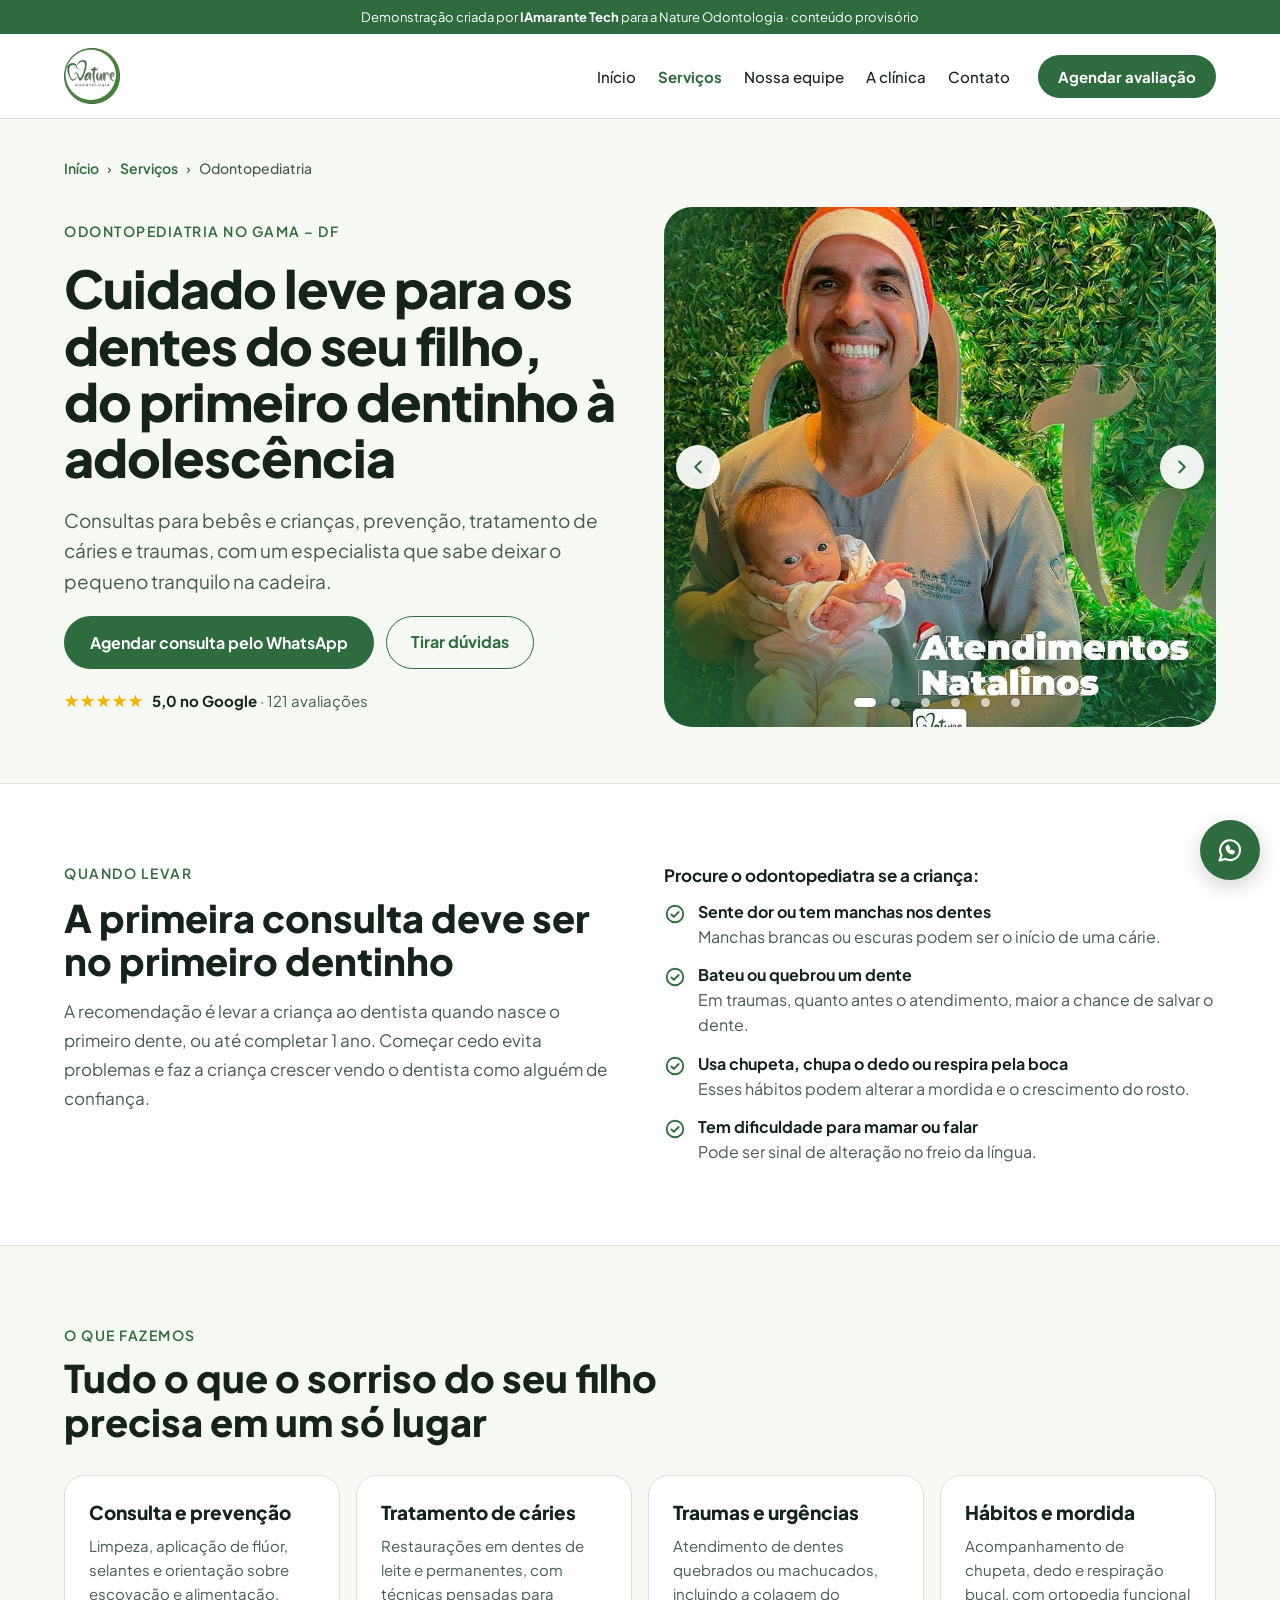
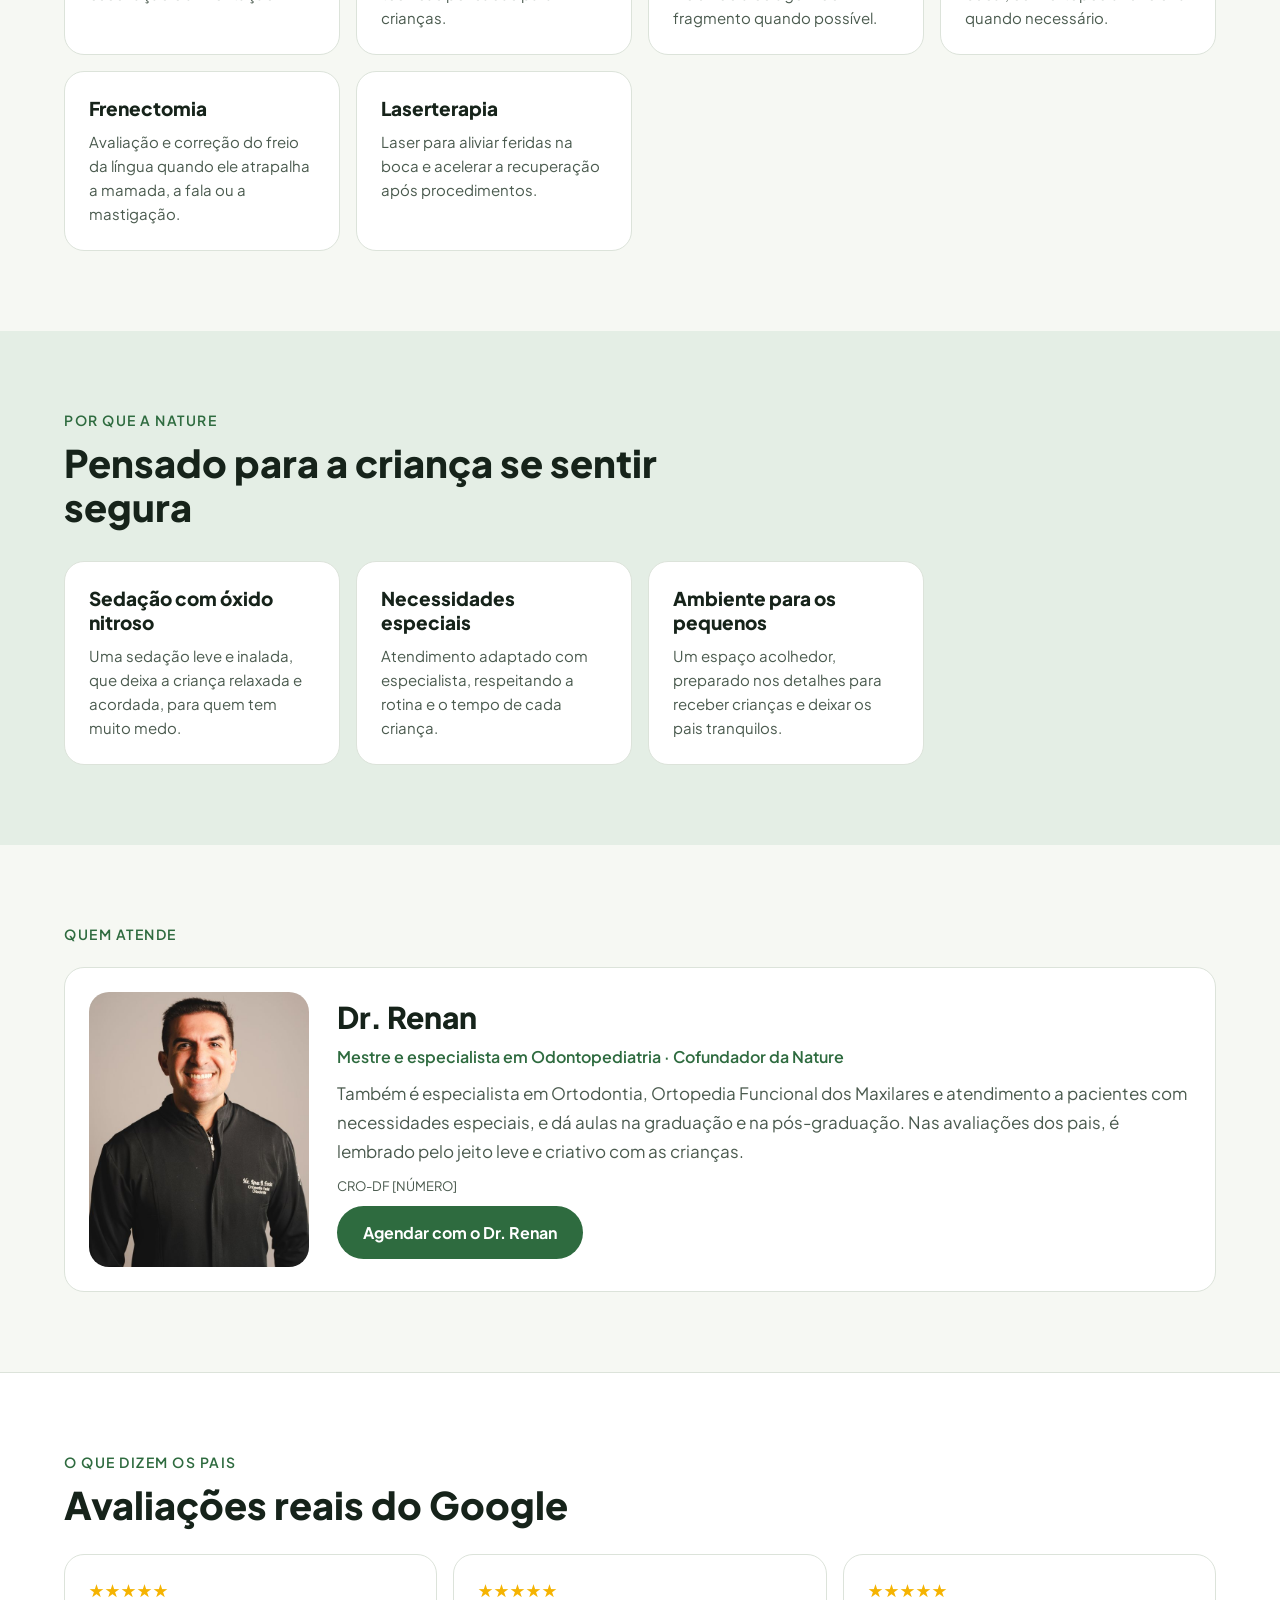
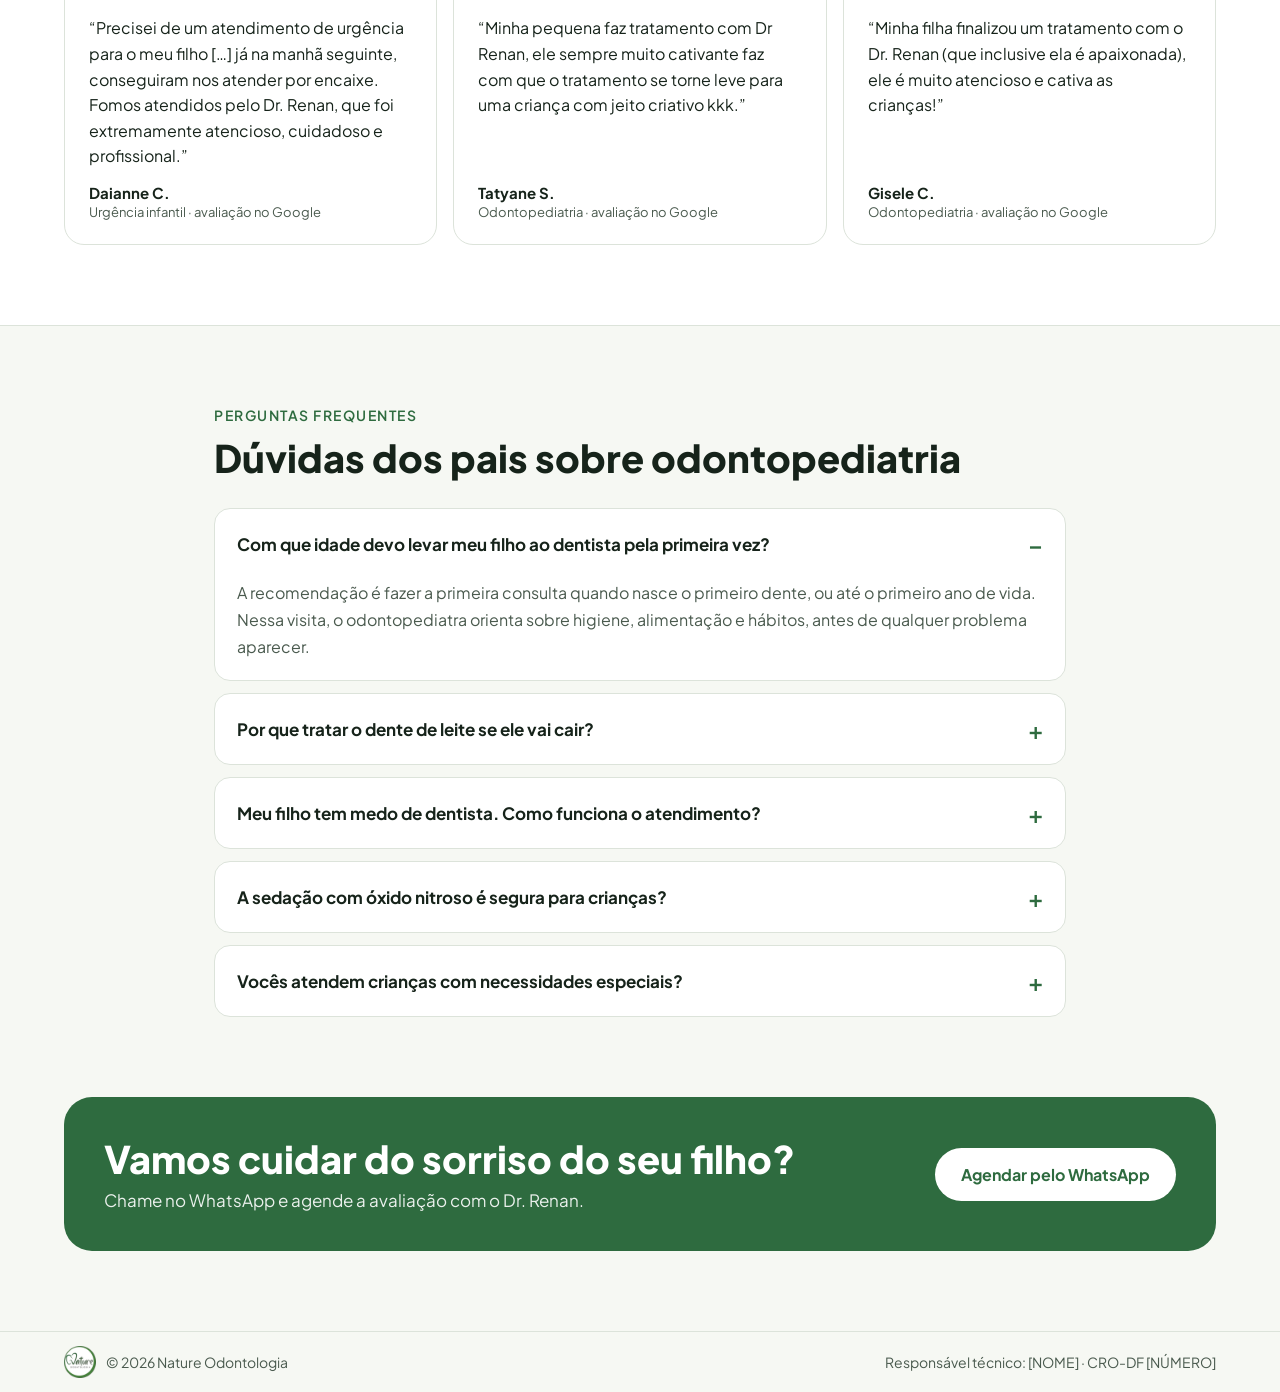
==== commit ce4cd67e: "Simplifica o texto do rodapé Co-Authored-By: Claude Opus 5.5 <noreply@anthropic.com> Claude-Session:" ====
--- a/servicos/odontopediatria.html
+++ b/servicos/odontopediatria.html
@@ -249,7 +249,7 @@
 
 <footer style="border-top:1px solid var(--line)">
   <div class="bar">
-    <p style="display:flex;align-items:center;gap:10px"><img src="../img/logo.png" width="32" height="32" alt="">© 2026 Nature Odontologia · Órion Office Residence Mall, Sala 707 · Gama – DF</p>
+    <p style="display:flex;align-items:center;gap:10px"><img src="../img/logo.png" width="32" height="32" alt="">© 2026 Nature Odontologia</p>
     <p>Responsável técnico: [NOME] · CRO-DF [NÚMERO]</p>
   </div>
 </footer>
